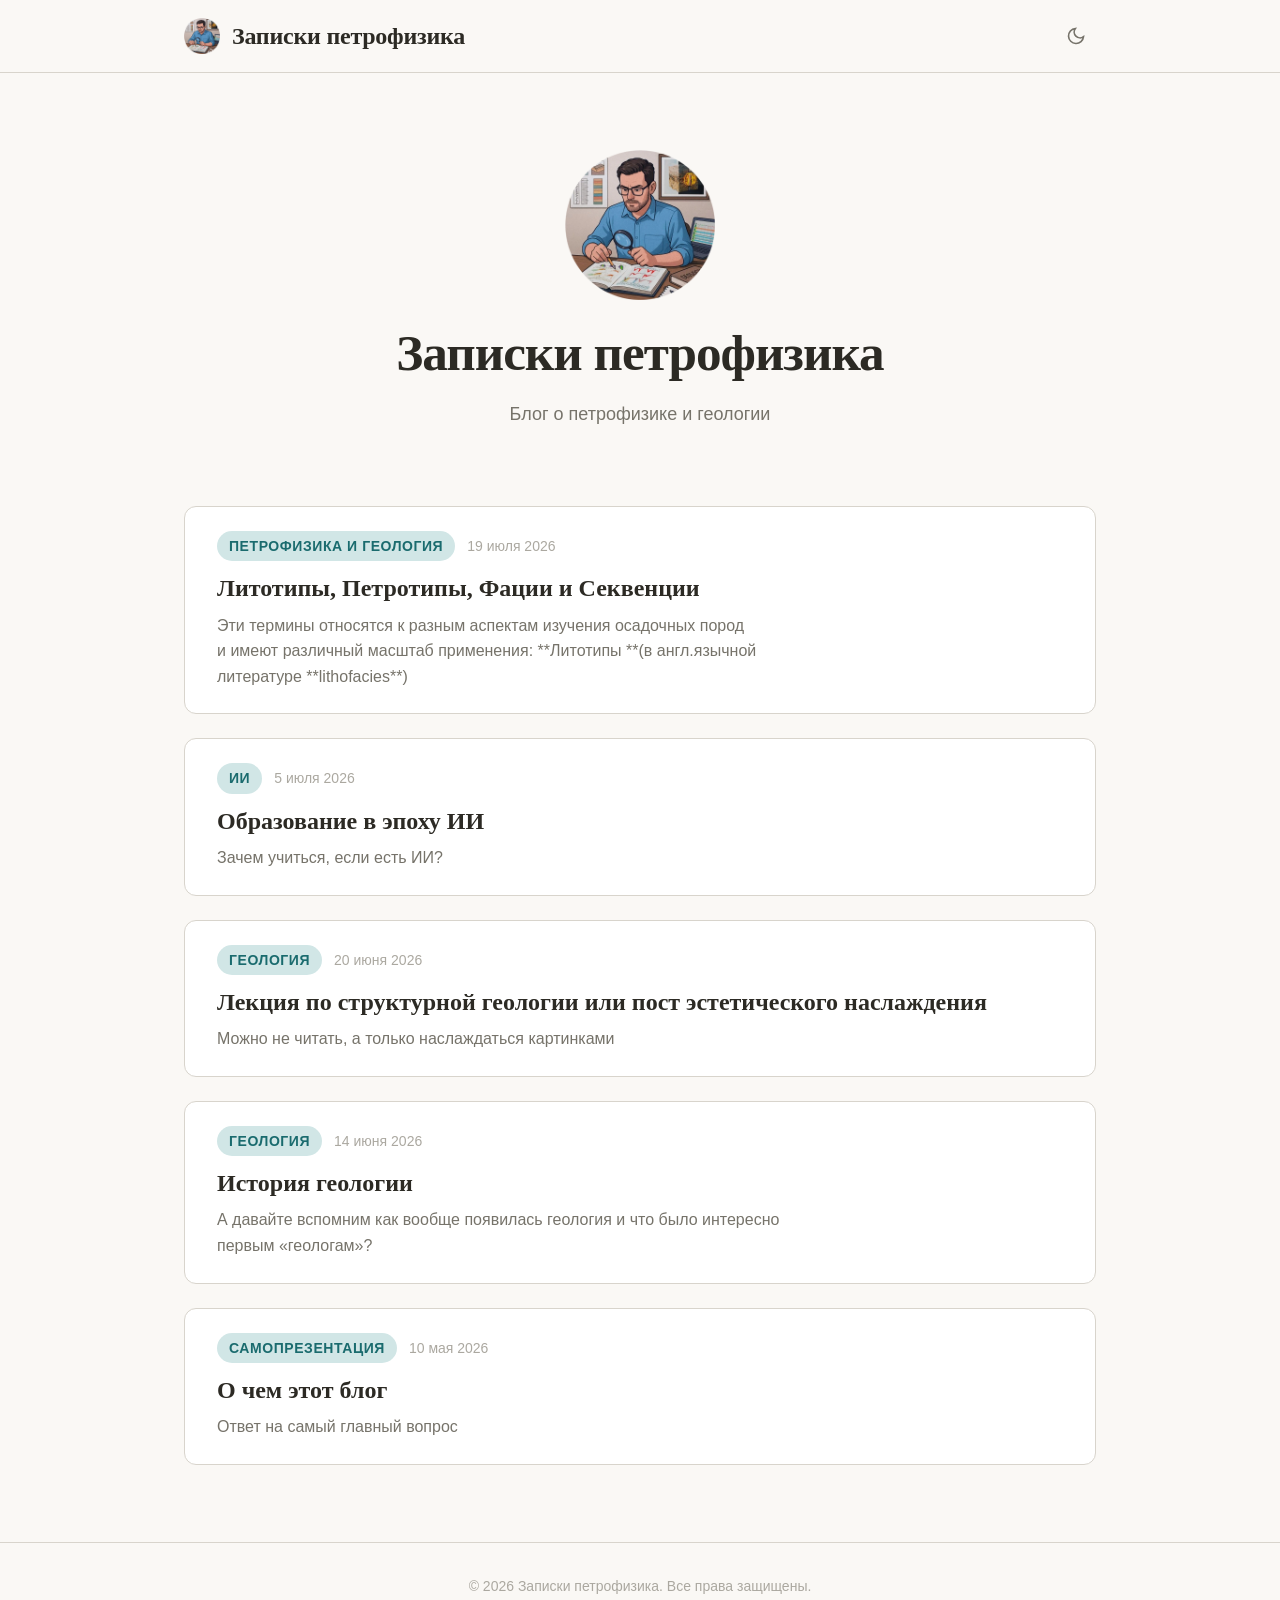
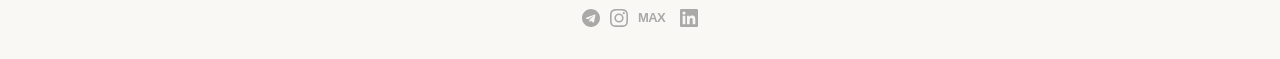
==== index.html @ 1ae7ca64 "Update index.html" ====
<!DOCTYPE html>
<html lang="ru">
<head>

<meta name="generator" content="Perplexity Computer">
<meta name="author" content="Perplexity Computer">
<meta property="og:see_also" content="https://www.perplexity.ai/computer">
<link rel="author" href="https://www.perplexity.ai/computer">

<meta charset="UTF-8">
<meta name="viewport" content="width=device-width, initial-scale=1.0">
<title>Записки петрофизика — Блог о петрофизике и геологии</title>
<meta name="description" content="Блог о петрофизике и геологии">
<meta property="og:title" content="Записки петрофизика">
<meta property="og:description" content="Блог о петрофизике и геологии">

<!-- Fonts -->
<link href="https://api.fontshare.com/v2/css?f[]=zodiak@400,500,600,700&f[]=satoshi@300,400,500,600,700&display=swap" rel="stylesheet">
<link rel="preconnect" href="https://fonts.googleapis.com">
<link rel="preconnect" href="https://fonts.gstatic.com" crossorigin>
<link href="https://fonts.googleapis.com/css2?family=JetBrains+Mono:wght@400;500&display=swap" rel="stylesheet">

<link rel="stylesheet" href="./base.css">
<link rel="stylesheet" href="./style.css">
     
<!-- Yandex.Metrika counter -->
<script type="text/javascript">
    (function(m,e,t,r,i,k,a){
        m[i]=m[i]||function(){(m[i].a=m[i].a||[]).push(arguments)};
        m[i].l=1*new Date();
        for (var j = 0; j < document.scripts.length; j++) {if (document.scripts[j].src === r) { return; }}
        k=e.createElement(t),a=e.getElementsByTagName(t)[0],k.async=1,k.src=r,a.parentNode.insertBefore(k,a)
    })(window, document,'script','https://mc.yandex.ru/metrika/tag.js?id=108260785', 'ym');

    ym(108260785, 'init', {ssr:true, webvisor:true, clickmap:true, ecommerce:"dataLayer", referrer: document.referrer, url: location.href, accurateTrackBounce:true, trackLinks:true});
</script>
<noscript><div><img src="https://mc.yandex.ru/watch/108260785" style="position:absolute; left:-9999px;" alt="" /></div></noscript>
<!-- /Yandex.Metrika counter -->

</head>
<body>
<div class="site-wrapper">

  <!-- HEADER -->
  <header class="site-header">
    <div class="header-inner">
      <a href="./index.html" class="site-logo">
        <!-- Geological strata SVG logo -->
          <img src="./content/images/avatar-round.png"
           width="36"
           height="36"
           alt="Записки петрофизика логотип"
         />
        <span class="site-logo-text">Записки петрофизика</span>
      </a>
      <nav class="header-nav">
        <button class="theme-toggle" data-theme-toggle aria-label="Переключить тему">
          <svg width="20" height="20" viewBox="0 0 24 24" fill="none" stroke="currentColor" stroke-width="2"><path d="M21 12.79A9 9 0 1 1 11.21 3 7 7 0 0 0 21 12.79z"/></svg>
        </button>
      </nav>
    </div>
  </header>

  <main>
    <!-- HERO -->
    <section class="hero">
      <div class="container">
        <div class="hero-logo">
          <img src="./content/images/avatar-round.png"
           width="150"
           height="150"
           alt="Записки петрофизика логотип"
         />
        </div>
        <h1>Записки петрофизика</h1>
        <p class="hero-description">Блог о петрофизике и геологии</p>
      </div>
    </section>

    <!-- ARTICLES — dynamically loaded from CMS -->
    <section class="articles-section">
      <div class="container container--wide">
        <div class="articles-grid" id="articlesGrid">
          <!-- Loading state -->
          <div class="loading-state" id="loadingState">
            <p style="color:var(--color-text-muted);text-align:center;padding:var(--space-8) 0;">Загрузка статей...</p>
          </div>
        </div>
      </div>
    </section>
  </main>

  <!-- FOOTER -->
  <footer class="site-footer">
    <div class="footer-inner">
      <p>&copy; 2026 Записки петрофизика. Все права защищены.</p>
     <div style="display:flex; gap:10px; align-items:center;">
       <a href="https://t.me/petro_notes/" target="_blank" rel="noopener noreferrer" title="Telegram" style="color:#888; display:flex; opacity:0.7; transition:opacity 0.2s;" onmouseover="this.style.opacity='1'" onmouseout="this.style.opacity='0.7'">
         <svg width="18" height="18" viewBox="0 0 24 24" fill="currentColor">
           <path d="M12 0C5.373 0 0 5.373 0 12s5.373 12 12 12 12-5.373 12-12S18.627 0 12 0zm5.894 8.221-1.97 9.28c-.145.658-.537.818-1.084.508l-3-2.21-1.447 1.394c-.16.16-.295.295-.605.295l.213-3.053 5.56-5.023c.242-.213-.054-.333-.373-.12L8.32 13.617l-2.96-.924c-.643-.204-.657-.643.136-.953l11.57-4.461c.537-.194 1.006.131.828.942z"/>
         </svg>
       </a>
       <a href="https://www.instagram.com/petro_notes?igsh=MWZzaDN2NDY3bWJueg==" target="_blank" rel="noopener noreferrer" title="Instagram" style="color:#888; display:flex; opacity:0.7; transition:opacity 0.2s;" onmouseover="this.style.opacity='1'" onmouseout="this.style.opacity='0.7'">
         <svg width="18" height="18" viewBox="0 0 24 24" fill="currentColor">
           <path d="M12 2.163c3.204 0 3.584.012 4.85.07 3.252.148 4.771 1.691 4.919 4.919.058 1.265.069 1.645.069 4.849 0 3.205-.012 3.584-.069 4.849-.149 3.225-1.664 4.771-4.919 4.919-1.266.058-1.644.07-4.85.07-3.204 0-3.584-.012-4.849-.07-3.26-.149-4.771-1.699-4.919-4.92-.058-1.265-.07-1.644-.07-4.849 0-3.204.013-3.583.07-4.849.149-3.227 1.664-4.771 4.919-4.919 1.266-.057 1.645-.069 4.849-.069zM12 0C8.741 0 8.333.014 7.053.072 2.695.272.273 2.69.073 7.052.014 8.333 0 8.741 0 12c0 3.259.014 3.668.072 4.948.2 4.358 2.618 6.78 6.98 6.98C8.333 23.986 8.741 24 12 24c3.259 0 3.668-.014 4.948-.072 4.354-.2 6.782-2.618 6.979-6.98.059-1.28.073-1.689.073-4.948 0-3.259-.014-3.667-.072-4.947-.196-4.354-2.617-6.78-6.979-6.98C15.668.014 15.259 0 12 0zm0 5.838a6.162 6.162 0 1 0 0 12.324 6.162 6.162 0 0 0 0-12.324zM12 16a4 4 0 1 1 0-8 4 4 0 0 1 0 8zm6.406-11.845a1.44 1.44 0 1 0 0 2.881 1.44 1.44 0 0 0 0-2.881z"/>
         </svg>
       </a>
       <a href="https://max.ru/join/KPdUy5JVFTpdkRpOAghJ0sg_9vP7pAJN-DK0LjhiB6M" target="_blank" rel="noopener noreferrer" title="Max" style="color:#888; display:flex; opacity:0.7; transition:opacity 0.2s;" onmouseover="this.style.opacity='1'" onmouseout="this.style.opacity='0.7'">
         <svg width="32" height="18" viewBox="0 0 54 24" fill="currentColor">
           <text x="0" y="19" font-family="Arial Black, sans-serif" font-size="22" font-weight="900" letter-spacing="-1">MAX</text>
         </svg>
       </a>
       <a href="https://www.linkedin.com/in/avakinshin" target="_blank" rel="noopener noreferrer" title="LinkedIn" style="color:#888; display:flex; opacity:0.7; transition:opacity 0.2s;" onmouseover="this.style.opacity='1'" onmouseout="this.style.opacity='0.7'">
         <svg width="18" height="18" viewBox="0 0 24 24" fill="currentColor">
           <path d="M20.447 20.452h-3.554v-5.569c0-1.328-.027-3.037-1.852-3.037-1.853 0-2.136 1.445-2.136 2.939v5.667H9.351V9h3.414v1.561h.046c.477-.9 1.637-1.85 3.37-1.85 3.601 0 4.267 2.37 4.267 5.455v6.286zM5.337 7.433a2.062 2.062 0 0 1-2.063-2.065 2.064 2.064 0 1 1 2.063 2.065zm1.782 13.019H3.555V9h3.564v11.452zM22.225 0H1.771C.792 0 0 .774 0 1.729v20.542C0 23.227.792 24 1.771 24h20.451C23.2 24 24 23.227 24 22.271V1.729C24 .774 23.2 0 22.222 0h.003z"/>
         </svg>
       </a>
     </div>
    </div>
  </footer>

</div>

<script src="./cms.js"></script>
<script src="./app.js"></script>
<script>
  // Load articles from CMS manifest
  CMS.loadManifest(function (err, posts) {
    var grid = document.getElementById('articlesGrid');
    if (err) {
      grid.innerHTML = '<p style="color:var(--color-text-muted);text-align:center;padding:var(--space-8) 0;">Не удалось загрузить статьи.</p>';
      return;
    }
    CMS.renderArticleCards(posts, grid);
  });
</script>
<script data-pplx-inline-edit>
(function(){
  if(window===window.top)return;
  function inlineAll(orig,clone){
    if(orig.nodeType!==1)return;
    try{
      var cs=getComputedStyle(orig);
      var t='';
      for(var i=0;i<cs.length;i++){t+=cs[i]+':'+cs.getPropertyValue(cs[i])+';';}
      clone.style.cssText=t;
    }catch(e){}
    var oc=orig.children,cc=clone.children;
    for(var j=0;j<oc.length&&j<cc.length;j++){inlineAll(oc[j],cc[j]);}
  }
  function stripExternal(clone){
    var imgs=clone.querySelectorAll('img');
    for(var i=0;i<imgs.length;i++){
      var s=imgs[i].getAttribute('src');
      if(s&&!s.startsWith('data:'))imgs[i].removeAttribute('src');
    }
    var all=clone.querySelectorAll('*');
    for(var i=0;i<all.length;i++){
      var st=all[i].style.cssText;
      if(st&&st.indexOf('url(')>=0){
        all[i].style.cssText=st.replace(/url\(["']?(?!data:)[^)"']*["']?\)/gi,'none');
      }
    }
  }
  var scrollRaf=0;
  function emitScroll(){
    scrollRaf=0;
    var x=window.scrollX||window.pageXOffset||0;
    var y=window.scrollY||window.pageYOffset||0;
    window.parent.postMessage({type:'INLINE_EDIT_SCROLL',scrollX:x,scrollY:y},'*');
  }
  window.addEventListener('scroll',function(){
    if(scrollRaf)return;
    scrollRaf=requestAnimationFrame(emitScroll);
  },{passive:true,capture:true});
  emitScroll();
  window.addEventListener('message',function(e){
    if(!e.data||e.data.type!=='INLINE_EDIT_CAPTURE_REQUEST')return;
    var scrollX=window.scrollX||window.pageXOffset||0;
    var scrollY=window.scrollY||window.pageYOffset||0;
    var w=window.innerWidth,h=window.innerHeight;
    try{
      var clone=document.documentElement.cloneNode(true);
      var rm=clone.querySelectorAll('script,link[rel="stylesheet"],style');
      for(var i=0;i<rm.length;i++){rm[i].remove();}
      inlineAll(document.documentElement,clone);
      stripExternal(clone);
      var html=new XMLSerializer().serializeToString(clone);
      var svg='<svg xmlns="http://www.w3.org/2000/svg" width="'+w+'" height="'+h+'">'
        +'<foreignObject width="100%" height="100%">'
        +'<div xmlns="http://www.w3.org/1999/xhtml" style="width:'+w+'px;height:'+h+'px;overflow:hidden">'
        +'<div style="transform:translate(-'+scrollX+'px,-'+scrollY+'px);transform-origin:top left">'
        +html+'</div></div></foreignObject></svg>';
      var svgUrl='data:image/svg+xml;charset=utf-8,'+encodeURIComponent(svg);
      var img=new Image();
      img.onload=function(){
        var c=document.createElement('canvas');c.width=w;c.height=h;
        c.getContext('2d').drawImage(img,0,0);
        window.parent.postMessage({type:'INLINE_EDIT_SCREENSHOT_RESULT',dataUrl:c.toDataURL('image/png'),scrollX:scrollX,scrollY:scrollY},'*');
      };
      img.onerror=function(){
        window.parent.postMessage({type:'INLINE_EDIT_SCREENSHOT_RESULT',dataUrl:null,scrollX:scrollX,scrollY:scrollY},'*');
      };
      img.src=svgUrl;
    }catch(err){
      window.parent.postMessage({type:'INLINE_EDIT_SCREENSHOT_RESULT',dataUrl:null,scrollX:scrollX,scrollY:scrollY},'*');
    }
  });
})();
</script></body>
</html>
---- base.css ----
/* base.css — Reset + Design Tokens for Записки петрофизика */

*, *::before, *::after { box-sizing: border-box; margin: 0; padding: 0; }

html {
  -moz-text-size-adjust: none;
  -webkit-text-size-adjust: none;
  text-size-adjust: none;
  -webkit-font-smoothing: antialiased;
  -moz-osx-font-smoothing: grayscale;
  text-rendering: optimizeLegibility;
  scroll-behavior: smooth;
  hanging-punctuation: first last;
  scroll-padding-top: var(--space-16);
}

body {
  min-height: 100dvh;
  line-height: 1.6;
  font-family: var(--font-body, sans-serif);
  font-size: var(--text-base);
  color: var(--color-text);
  background-color: var(--color-bg);
}

img, picture, video, canvas, svg { display: block; max-width: 100%; height: auto; }
ul[role="list"], ol[role="list"] { list-style: none; }
input, button, textarea, select { font: inherit; color: inherit; }

h1, h2, h3, h4, h5, h6 { text-wrap: balance; line-height: 1.15; }
p, li, figcaption { text-wrap: pretty; max-width: 72ch; }

::selection {
  background: oklch(from var(--color-primary) l c h / 0.25);
  color: var(--color-text);
}

:focus-visible {
  outline: 2px solid var(--color-primary);
  outline-offset: 3px;
  border-radius: var(--radius-sm);
}

@media (prefers-reduced-motion: reduce) {
  *, *::before, *::after {
    animation-duration: 0.01ms !important;
    animation-iteration-count: 1 !important;
    transition-duration: 0.01ms !important;
    scroll-behavior: auto !important;
  }
}

button { cursor: pointer; background: none; border: none; }
table { border-collapse: collapse; width: 100%; }

a, button, [role="button"], [role="link"], input, textarea, select {
  transition: color var(--transition-interactive),
              background var(--transition-interactive),
              border-color var(--transition-interactive),
              box-shadow var(--transition-interactive);
}

.sr-only {
  position: absolute; width: 1px; height: 1px; padding: 0; margin: -1px;
  overflow: hidden; clip: rect(0, 0, 0, 0); white-space: nowrap; border-width: 0;
}

/* ========== TYPE SCALE ========== */
:root {
  --text-xs:   clamp(0.75rem,  0.7rem  + 0.25vw, 0.875rem);
  --text-sm:   clamp(0.875rem, 0.8rem  + 0.35vw, 1rem);
  --text-base: clamp(1rem,     0.95rem + 0.25vw, 1.125rem);
  --text-lg:   clamp(1.125rem, 1rem    + 0.75vw, 1.5rem);
  --text-xl:   clamp(1.5rem,   1.2rem  + 1.25vw, 2.25rem);
  --text-2xl:  clamp(2rem,     1.2rem  + 2.5vw,  3.5rem);
  --text-3xl:  clamp(2.5rem,   1rem    + 4vw,    5rem);
}

/* ========== SPACING ========== */
:root {
  --space-1:  0.25rem;
  --space-2:  0.5rem;
  --space-3:  0.75rem;
  --space-4:  1rem;
  --space-5:  1.25rem;
  --space-6:  1.5rem;
  --space-8:  2rem;
  --space-10: 2.5rem;
  --space-12: 3rem;
  --space-16: 4rem;
  --space-20: 5rem;
  --space-24: 6rem;
  --space-32: 8rem;
}

/* ========== RADIUS / TRANSITIONS / SHADOWS ========== */
:root {
  --radius-sm: 0.375rem;
  --radius-md: 0.5rem;
  --radius-lg: 0.75rem;
  --radius-xl: 1rem;
  --radius-full: 9999px;
  --transition-interactive: 180ms cubic-bezier(0.16, 1, 0.3, 1);
  --content-narrow: 720px;
  --content-default: 960px;
  --content-wide: 1200px;
}

/* ========== GEOLOGICAL PALETTE — LIGHT MODE ========== */
:root, [data-theme="light"] {
  --color-bg:             #faf8f5;
  --color-surface:        #ffffff;
  --color-surface-2:      #f5f2ed;
  --color-surface-offset: #eeebe5;
  --color-surface-dynamic: #e3dfd8;
  --color-divider:        #d8d4cc;
  --color-border:         #ccc8bf;

  --color-text:           #2c2a24;
  --color-text-muted:     #76736a;
  --color-text-faint:     #aba8a0;
  --color-text-inverse:   #faf8f5;

  /* Deep teal — geological water/depth */
  --color-primary:        #1a6b6e;
  --color-primary-hover:  #0e5255;
  --color-primary-active: #0a3c3e;
  --color-primary-highlight: #d1e6e6;

  /* Warm earth accent */
  --color-accent:         #9b6b3d;
  --color-accent-hover:   #7d5530;
  --color-accent-highlight: #ece0d3;

  /* Tags */
  --color-tag-bg:         #e8e4dc;
  --color-tag-text:       #5a574f;

  --shadow-sm: 0 1px 2px rgba(44, 42, 36, 0.06);
  --shadow-md: 0 4px 12px rgba(44, 42, 36, 0.08);
  --shadow-lg: 0 12px 32px rgba(44, 42, 36, 0.12);
}

/* ========== GEOLOGICAL PALETTE — DARK MODE ========== */
[data-theme="dark"] {
  --color-bg:             #1a1917;
  --color-surface:        #222120;
  --color-surface-2:      #2a2928;
  --color-surface-offset: #1e1d1c;
  --color-surface-dynamic: #333230;
  --color-divider:        #3a3937;
  --color-border:         #454442;

  --color-text:           #d8d5cf;
  --color-text-muted:     #8a877f;
  --color-text-faint:     #5e5c56;
  --color-text-inverse:   #1a1917;

  --color-primary:        #5aafb2;
  --color-primary-hover:  #3b9497;
  --color-primary-active: #2b7a7d;
  --color-primary-highlight: #2a3c3c;

  --color-accent:         #c49460;
  --color-accent-hover:   #d4a874;
  --color-accent-highlight: #3a3128;

  --color-tag-bg:         #333230;
  --color-tag-text:       #aba8a0;

  --shadow-sm: 0 1px 2px rgba(0, 0, 0, 0.2);
  --shadow-md: 0 4px 12px rgba(0, 0, 0, 0.3);
  --shadow-lg: 0 12px 32px rgba(0, 0, 0, 0.4);
}

/* System preference fallback */
@media (prefers-color-scheme: dark) {
  :root:not([data-theme]) {
    --color-bg:             #1a1917;
    --color-surface:        #222120;
    --color-surface-2:      #2a2928;
    --color-surface-offset: #1e1d1c;
    --color-surface-dynamic: #333230;
    --color-divider:        #3a3937;
    --color-border:         #454442;
    --color-text:           #d8d5cf;
    --color-text-muted:     #8a877f;
    --color-text-faint:     #5e5c56;
    --color-text-inverse:   #1a1917;
    --color-primary:        #5aafb2;
    --color-primary-hover:  #3b9497;
    --color-primary-active: #2b7a7d;
    --color-primary-highlight: #2a3c3c;
    --color-accent:         #c49460;
    --color-accent-hover:   #d4a874;
    --color-accent-highlight: #3a3128;
    --color-tag-bg:         #333230;
    --color-tag-text:       #aba8a0;
    --shadow-sm: 0 1px 2px rgba(0, 0, 0, 0.2);
    --shadow-md: 0 4px 12px rgba(0, 0, 0, 0.3);
    --shadow-lg: 0 12px 32px rgba(0, 0, 0, 0.4);
  }
}
---- style.css ----
/* style.css — Component styles for Записки петрофизика */

/* ========== FONTS ========== */
:root {
  --font-display: 'Zodiak', 'Georgia', serif;
  --font-body: 'Satoshi', 'Inter', sans-serif;
  --font-mono: 'JetBrains Mono', 'Consolas', monospace;
}

/* ========== GLOBAL LAYOUT ========== */
.site-wrapper {
  display: flex;
  flex-direction: column;
  min-height: 100dvh;
}

.container {
  width: 100%;
  max-width: var(--content-narrow);
  margin-inline: auto;
  padding-inline: var(--space-6);
}

.container--wide {
  max-width: var(--content-default);
}

/* ========== HEADER ========== */
.site-header {
  position: sticky;
  top: 0;
  z-index: 50;
  background: oklch(from var(--color-bg) l c h / 0.92);
  backdrop-filter: blur(12px);
  -webkit-backdrop-filter: blur(12px);
  border-bottom: 1px solid var(--color-divider);
  padding: var(--space-4) 0;
}

.header-inner {
  display: flex;
  align-items: center;
  justify-content: space-between;
  max-width: var(--content-default);
  margin-inline: auto;
  padding-inline: var(--space-6);
}

.site-logo {
  display: flex;
  align-items: center;
  gap: var(--space-3);
  text-decoration: none;
  color: var(--color-text);
}

.site-logo svg {
  flex-shrink: 0;
}

.site-logo-text {
  font-family: var(--font-display);
  font-size: var(--text-lg);
  font-weight: 600;
  letter-spacing: -0.01em;
  line-height: 1.2;
}

.header-nav {
  display: flex;
  align-items: center;
  gap: var(--space-4);
}

.header-nav a {
  font-size: var(--text-sm);
  color: var(--color-text-muted);
  text-decoration: none;
  font-weight: 500;
}

.header-nav a:hover {
  color: var(--color-primary);
}

.theme-toggle {
  display: flex;
  align-items: center;
  justify-content: center;
  width: 40px;
  height: 40px;
  border-radius: var(--radius-full);
  color: var(--color-text-muted);
  background: transparent;
}

.theme-toggle:hover {
  background: var(--color-surface-2);
  color: var(--color-text);
}

/* ========== HERO / INDEX ========== */
.hero {
  padding: clamp(var(--space-12), 6vw, var(--space-20)) 0;
  text-align: center;
}

.hero-logo {
  display: flex;
  justify-content: center;
  margin-bottom: var(--space-6);
}

.hero h1 {
  font-family: var(--font-display);
  font-size: var(--text-2xl);
  font-weight: 700;
  color: var(--color-text);
  margin-bottom: var(--space-4);
  letter-spacing: -0.02em;
}

.hero-description {
  font-size: var(--text-base);
  color: var(--color-text-muted);
  max-width: 540px;
  margin-inline: auto;
  line-height: 1.7;
}

/* ========== ARTICLE CARDS ========== */
.articles-section {
  padding-bottom: clamp(var(--space-12), 6vw, var(--space-24));
}

.articles-section h2 {
  font-family: var(--font-display);
  font-size: var(--text-xl);
  font-weight: 600;
  margin-bottom: var(--space-8);
  color: var(--color-text);
}

.articles-grid {
  display: flex;
  flex-direction: column;
  gap: var(--space-6);
}

.article-card {
  display: block;
  background: var(--color-surface);
  border: 1px solid var(--color-divider);
  border-radius: var(--radius-lg);
  padding: var(--space-6) var(--space-8);
  text-decoration: none;
  color: var(--color-text);
  transition: box-shadow var(--transition-interactive),
              border-color var(--transition-interactive),
              transform var(--transition-interactive);
}

.article-card:hover {
  box-shadow: var(--shadow-md);
  border-color: var(--color-border);
  transform: translateY(-2px);
}

.article-card-meta {
  display: flex;
  align-items: center;
  gap: var(--space-3);
  margin-bottom: var(--space-3);
}

.article-card-tag {
  display: inline-block;
  font-size: var(--text-xs);
  font-weight: 600;
  color: var(--color-primary);
  background: var(--color-primary-highlight);
  padding: var(--space-1) var(--space-3);
  border-radius: var(--radius-full);
  text-transform: uppercase;
  letter-spacing: 0.04em;
}

.article-card-date {
  font-size: var(--text-xs);
  color: var(--color-text-faint);
}

.article-card h3 {
  font-family: var(--font-display);
  font-size: var(--text-lg);
  font-weight: 600;
  margin-bottom: var(--space-2);
  line-height: 1.3;
  color: var(--color-text);
}

.article-card p {
  font-size: var(--text-sm);
  color: var(--color-text-muted);
  line-height: 1.6;
}

/* ========== ARTICLE PAGE ========== */
.article-header {
  padding: clamp(var(--space-8), 5vw, var(--space-16)) 0 var(--space-8);
}

.article-author {
  display: flex;
  align-items: center;
  gap: var(--space-3);
  margin-bottom: var(--space-6);
}

.article-avatar {
  width: 44px;
  height: 44px;
  border-radius: var(--radius-full);
  background: linear-gradient(135deg, var(--color-primary), var(--color-accent));
  display: flex;
  align-items: center;
  justify-content: center;
  flex-shrink: 0;
  overflow: hidden;
}

.article-avatar svg {
  width: 24px;
  height: 24px;
  color: white;
}

.article-author-info {
  display: flex;
  flex-direction: column;
}

.article-author-name {
  font-weight: 600;
  font-size: var(--text-sm);
  color: var(--color-text);
}

.article-author-detail {
  font-size: var(--text-xs);
  color: var(--color-text-muted);
}

.article-category {
  display: inline-block;
  font-size: var(--text-xs);
  font-weight: 600;
  color: var(--color-primary);
  background: var(--color-primary-highlight);
  padding: var(--space-1) var(--space-3);
  border-radius: var(--radius-full);
  text-transform: uppercase;
  letter-spacing: 0.04em;
  margin-bottom: var(--space-4);
}

.article-title {
  font-family: var(--font-display);
  font-size: var(--text-2xl);
  font-weight: 700;
  color: var(--color-text);
  letter-spacing: -0.02em;
  line-height: 1.12;
  margin-bottom: var(--space-4);
}

.article-date {
  font-size: var(--text-xs);
  color: var(--color-text-faint);
}

/* ========== ARTICLE BODY ========== */
.article-body {
  padding-bottom: var(--space-12);
}

.article-body p {
  font-size: var(--text-base);
  line-height: 1.75;
  color: var(--color-text);
  margin-bottom: var(--space-5);
}

.article-body h2 {
  font-family: var(--font-display);
  font-size: var(--text-xl);
  font-weight: 600;
  color: var(--color-text);
  margin-top: var(--space-10);
  margin-bottom: var(--space-5);
  letter-spacing: -0.01em;
}

.article-body h3 {
  font-family: var(--font-display);
  font-size: var(--text-lg);
  font-weight: 600;
  color: var(--color-text);
  margin-top: var(--space-8);
  margin-bottom: var(--space-4);
}

.article-body strong {
  font-weight: 700;
  color: var(--color-text);
}

.article-body em {
  font-style: italic;
}

.article-body a {
  color: var(--color-primary);
  text-decoration: underline;
  text-underline-offset: 3px;
  text-decoration-thickness: 1px;
}

.article-body a:hover {
  color: var(--color-primary-hover);
}

.article-body ul,
.article-body ol {
  margin-bottom: var(--space-5);
  padding-left: var(--space-6);
}

.article-body ul {
  list-style: disc;
}

.article-body ol {
  list-style: decimal;
}

.article-body li {
  font-size: var(--text-base);
  line-height: 1.75;
  margin-bottom: var(--space-2);
  color: var(--color-text);
}

.article-body li::marker {
  color: var(--color-primary);
}

.article-body blockquote {
  border-left: 3px solid var(--color-primary);
  padding: var(--space-4) var(--space-6);
  margin: var(--space-6) 0;
  background: var(--color-surface-2);
  border-radius: 0 var(--radius-md) var(--radius-md) 0;
}

.article-body blockquote p {
  color: var(--color-text-muted);
  font-size: var(--text-sm);
  margin-bottom: var(--space-2);
}

.article-body blockquote p:last-child {
  margin-bottom: 0;
}

.article-body code {
  font-family: var(--font-mono);
  font-size: 0.88em;
  background: var(--color-surface-2);
  border: 1px solid var(--color-divider);
  padding: 0.15em 0.4em;
  border-radius: var(--radius-sm);
  color: var(--color-accent);
  word-break: break-word;
}

.article-body pre {
  background: var(--color-surface-2);
  border: 1px solid var(--color-divider);
  border-radius: var(--radius-md);
  padding: var(--space-4) var(--space-5);
  margin: var(--space-5) 0;
  overflow-x: auto;
}

.article-body pre code {
  background: none;
  border: none;
  padding: 0;
  color: var(--color-text);
  font-size: var(--text-sm);
  line-height: 1.6;
}

.article-body img {
  display: block;
  max-width: 100%;
  height: auto;
  border-radius: var(--radius-md);
  border: 1px solid var(--color-divider);
}

.article-body table {
  margin: var(--space-6) 0;
  border: 1px solid var(--color-divider);
  border-radius: var(--radius-md);
  overflow: hidden;
  font-size: var(--text-sm);
}

.article-body th,
.article-body td {
  padding: var(--space-3) var(--space-4);
  text-align: left;
  border-bottom: 1px solid var(--color-divider);
}

.article-body th {
  background: var(--color-surface-2);
  font-weight: 600;
  color: var(--color-text);
}

.article-body td {
  color: var(--color-text-muted);
}

.article-body figure,
.article-body .article-figure {
  margin: var(--space-8) 0;
  padding: 0;
}

.article-body .article-figure img {
  margin: 0;
}

.article-body figcaption {
  font-family: var(--font-body);
  font-size: var(--text-xs);
  color: var(--color-text-faint);
  text-align: center;
  margin-top: var(--space-3);
  line-height: 1.5;
  font-style: italic;
}

/* Dark mode: soften bright images */
[data-theme="dark"] .article-body img {
  border-color: var(--color-border);
  box-shadow: 0 2px 16px rgba(0, 0, 0, 0.3);
}

/* Wide image: breaks out of content column */
.article-body .article-figure--wide {
  margin-left: calc(-1 * var(--space-8));
  margin-right: calc(-1 * var(--space-8));
}

.article-body .article-figure--wide img {
  width: 100%;
  border-radius: var(--radius-lg);
}

/* Numbered steps */
.article-body .steps {
  counter-reset: step;
  list-style: none;
  padding-left: 0;
}

.article-body .steps li {
  counter-increment: step;
  padding-left: var(--space-8);
  position: relative;
  margin-bottom: var(--space-3);
}

.article-body .steps li::before {
  content: counter(step) ".";
  position: absolute;
  left: 0;
  font-weight: 700;
  color: var(--color-primary);
  font-family: var(--font-display);
}

/* ========== REFERENCES ========== */
.references {
  border-top: 1px solid var(--color-divider);
  padding-top: var(--space-8);
  margin-top: var(--space-8);
}

.references h2 {
  font-family: var(--font-display);
  font-size: var(--text-lg);
  font-weight: 600;
  margin-bottom: var(--space-5);
  color: var(--color-text);
}

.references ol {
  padding-left: var(--space-5);
  list-style: decimal;
}

.references li {
  font-size: var(--text-sm);
  color: var(--color-text-muted);
  line-height: 1.6;
  margin-bottom: var(--space-3);
}

.references a {
  color: var(--color-primary);
  word-break: break-all;
}

/* ========== BACK LINK ========== */
.back-link {
  display: inline-flex;
  align-items: center;
  gap: var(--space-2);
  font-size: var(--text-sm);
  color: var(--color-text-muted);
  text-decoration: none;
  font-weight: 500;
  margin-bottom: var(--space-6);
}

.back-link:hover {
  color: var(--color-primary);
}

.back-link svg {
  width: 16px;
  height: 16px;
}

/* ========== RELATED ARTICLES ========== */
.related-articles {
  border-top: 1px solid var(--color-divider);
  padding-top: var(--space-8);
  margin-top: var(--space-12);
  padding-bottom: var(--space-12);
}

.related-articles h2 {
  font-family: var(--font-display);
  font-size: var(--text-lg);
  font-weight: 600;
  margin-bottom: var(--space-6);
  color: var(--color-text);
}

.related-grid {
  display: grid;
  grid-template-columns: repeat(auto-fit, minmax(260px, 1fr));
  gap: var(--space-4);
}

.related-card {
  display: block;
  padding: var(--space-5);
  background: var(--color-surface);
  border: 1px solid var(--color-divider);
  border-radius: var(--radius-md);
  text-decoration: none;
  color: var(--color-text);
  transition: box-shadow var(--transition-interactive),
              border-color var(--transition-interactive);
}

.related-card:hover {
  box-shadow: var(--shadow-sm);
  border-color: var(--color-border);
}

.related-card-tag {
  font-size: var(--text-xs);
  color: var(--color-primary);
  font-weight: 600;
  text-transform: uppercase;
  letter-spacing: 0.04em;
  margin-bottom: var(--space-2);
}

.related-card h3 {
  font-family: var(--font-display);
  font-size: var(--text-base);
  font-weight: 600;
  line-height: 1.3;
}

/* ========== FOOTER ========== */
.site-footer {
  border-top: 1px solid var(--color-divider);
  padding: var(--space-8) 0;
  margin-top: auto;
}

.footer-inner {
  max-width: var(--content-default);
  margin-inline: auto;
  padding-inline: var(--space-6);
  display: flex;
  flex-direction: column;
  align-items: center;
  gap: var(--space-3);
  text-align: center;
}

.footer-inner p {
  font-size: var(--text-xs);
  color: var(--color-text-faint);
}

.footer-inner a {
  color: var(--color-text-muted);
  text-decoration: none;
  font-size: var(--text-xs);
}

.footer-inner a:hover {
  color: var(--color-primary);
}

/* ========== EDITOR PAGE ========== */
.editor-layout {
  display: grid;
  grid-template-columns: 1fr 1fr;
  gap: 0;
  height: calc(100dvh - 65px);
  overflow: hidden;
}

.editor-pane {
  display: flex;
  flex-direction: column;
  overflow: hidden;
  border-right: 1px solid var(--color-divider);
}

.preview-pane {
  display: flex;
  flex-direction: column;
  overflow: hidden;
}

.pane-header {
  padding: var(--space-3) var(--space-5);
  border-bottom: 1px solid var(--color-divider);
  background: var(--color-surface-2);
  font-size: var(--text-sm);
  font-weight: 600;
  color: var(--color-text-muted);
  flex-shrink: 0;
  display: flex;
  align-items: center;
  justify-content: space-between;
}

.editor-fields {
  padding: var(--space-4) var(--space-5);
  border-bottom: 1px solid var(--color-divider);
  display: flex;
  flex-direction: column;
  gap: var(--space-3);
  flex-shrink: 0;
}

.editor-field {
  display: flex;
  flex-direction: column;
  gap: var(--space-1);
}

.editor-field label {
  font-size: var(--text-xs);
  font-weight: 600;
  color: var(--color-text-muted);
  text-transform: uppercase;
  letter-spacing: 0.04em;
}

.editor-field input {
  font-size: var(--text-base);
  padding: var(--space-2) var(--space-3);
  background: var(--color-surface);
  border: 1px solid var(--color-divider);
  border-radius: var(--radius-sm);
  color: var(--color-text);
}

.editor-field input:focus {
  outline: none;
  border-color: var(--color-primary);
}

.editor-field input.title-input {
  font-family: var(--font-display);
  font-size: var(--text-lg);
  font-weight: 600;
}

/* Toolbar */
.editor-toolbar {
  display: flex;
  flex-wrap: wrap;
  gap: var(--space-1);
  padding: var(--space-2) var(--space-5);
  border-bottom: 1px solid var(--color-divider);
  background: var(--color-surface);
  flex-shrink: 0;
}

.toolbar-btn {
  display: flex;
  align-items: center;
  justify-content: center;
  width: 36px;
  height: 36px;
  border-radius: var(--radius-sm);
  color: var(--color-text-muted);
  font-size: var(--text-sm);
  font-weight: 700;
  font-family: var(--font-body);
}

.toolbar-btn:hover {
  background: var(--color-surface-2);
  color: var(--color-text);
}

.toolbar-btn.active {
  background: var(--color-primary-highlight);
  color: var(--color-primary);
}

.toolbar-separator {
  width: 1px;
  height: 24px;
  background: var(--color-divider);
  align-self: center;
  margin: 0 var(--space-1);
}

/* Textarea */
.editor-textarea-wrap {
  flex: 1;
  overflow-y: auto;
  padding: var(--space-4) var(--space-5);
}

.editor-textarea {
  width: 100%;
  min-height: 100%;
  border: none;
  background: transparent;
  resize: none;
  font-family: var(--font-mono);
  font-size: var(--text-sm);
  line-height: 1.7;
  color: var(--color-text);
}

.editor-textarea:focus {
  outline: none;
}

.editor-textarea::placeholder {
  color: var(--color-text-faint);
}

/* Preview area */
.preview-scroll {
  flex: 1;
  overflow-y: auto;
  padding: var(--space-6) var(--space-8);
}

.preview-content {
  max-width: var(--content-narrow);
  margin-inline: auto;
}

.preview-content img {
  display: block;
  max-width: 100%;
  height: auto;
  border-radius: var(--radius-md);
  border: 1px solid var(--color-divider);
}

.preview-content figure,
.preview-content .article-figure {
  margin: var(--space-6) 0;
  padding: 0;
}

.preview-content figcaption {
  font-size: var(--text-xs);
  color: var(--color-text-faint);
  text-align: center;
  margin-top: var(--space-2);
  font-style: italic;
}

/* Action buttons */
.editor-actions {
  display: flex;
  gap: var(--space-2);
}

.btn-primary {
  display: inline-flex;
  align-items: center;
  gap: var(--space-2);
  padding: var(--space-2) var(--space-4);
  background: var(--color-primary);
  color: var(--color-text-inverse);
  border-radius: var(--radius-sm);
  font-size: var(--text-xs);
  font-weight: 600;
  text-decoration: none;
}

.btn-primary:hover {
  background: var(--color-primary-hover);
}

.btn-secondary {
  display: inline-flex;
  align-items: center;
  gap: var(--space-2);
  padding: var(--space-2) var(--space-4);
  background: var(--color-surface-2);
  color: var(--color-text);
  border: 1px solid var(--color-divider);
  border-radius: var(--radius-sm);
  font-size: var(--text-xs);
  font-weight: 600;
  text-decoration: none;
}

.btn-secondary:hover {
  background: var(--color-surface-dynamic);
}

/* HTML Output Modal */
.html-output-overlay {
  display: none;
  position: fixed;
  inset: 0;
  background: rgba(0,0,0,0.5);
  z-index: 100;
  align-items: center;
  justify-content: center;
  padding: var(--space-6);
}

.html-output-overlay.active {
  display: flex;
}

.html-output-modal {
  background: var(--color-surface);
  border-radius: var(--radius-lg);
  border: 1px solid var(--color-divider);
  width: 100%;
  max-width: 720px;
  max-height: 80vh;
  display: flex;
  flex-direction: column;
  box-shadow: var(--shadow-lg);
}

.modal-header {
  display: flex;
  align-items: center;
  justify-content: space-between;
  padding: var(--space-4) var(--space-5);
  border-bottom: 1px solid var(--color-divider);
}

.modal-header h3 {
  font-family: var(--font-display);
  font-size: var(--text-lg);
  font-weight: 600;
}

.modal-close {
  width: 36px;
  height: 36px;
  display: flex;
  align-items: center;
  justify-content: center;
  border-radius: var(--radius-sm);
  color: var(--color-text-muted);
  font-size: 20px;
}

.modal-close:hover {
  background: var(--color-surface-2);
  color: var(--color-text);
}

.modal-body {
  flex: 1;
  overflow-y: auto;
  padding: var(--space-4) var(--space-5);
}

.modal-body textarea {
  width: 100%;
  min-height: 300px;
  border: 1px solid var(--color-divider);
  border-radius: var(--radius-sm);
  background: var(--color-surface-2);
  padding: var(--space-3);
  font-family: var(--font-mono);
  font-size: var(--text-xs);
  line-height: 1.5;
  color: var(--color-text);
  resize: vertical;
}

.modal-footer {
  display: flex;
  gap: var(--space-3);
  padding: var(--space-4) var(--space-5);
  border-top: 1px solid var(--color-divider);
}

/* ========== MOBILE EDITOR ========== */
.mobile-tab-bar {
  display: none;
}

@media (max-width: 768px) {
  .editor-layout {
    grid-template-columns: 1fr;
  }

  .mobile-tab-bar {
    display: flex;
    border-bottom: 1px solid var(--color-divider);
    background: var(--color-surface);
    flex-shrink: 0;
  }

  .mobile-tab {
    flex: 1;
    padding: var(--space-3);
    text-align: center;
    font-size: var(--text-sm);
    font-weight: 600;
    color: var(--color-text-muted);
    border-bottom: 2px solid transparent;
  }

  .mobile-tab.active {
    color: var(--color-primary);
    border-bottom-color: var(--color-primary);
  }

  .editor-pane.hidden,
  .preview-pane.hidden {
    display: none;
  }

  .editor-pane {
    border-right: none;
  }

  .preview-scroll {
    padding: var(--space-4);
  }

  .pane-header {
    display: none;
  }
}

/* ========== RESPONSIVE ========== */
@media (max-width: 768px) {
  .container {
    padding-inline: var(--space-4);
  }

  .header-inner {
    padding-inline: var(--space-4);
  }

  .article-card {
    padding: var(--space-5) var(--space-5);
  }

  .site-logo-text {
    font-size: var(--text-base);
  }

  .hero h1 {
    font-size: var(--text-xl);
  }

  .article-title {
    font-size: var(--text-xl);
  }

  .related-grid {
    grid-template-columns: 1fr;
  }

  .footer-inner {
    padding-inline: var(--space-4);
  }
}

@media (max-width: 480px) {
  .header-nav a:not(.theme-toggle) {
    font-size: var(--text-xs);
  }
}

/* ========== GITHUB INTEGRATION MODALS ========== */
.gh-modal-overlay {
  position: fixed;
  inset: 0;
  background: rgba(0, 0, 0, 0.5);
  display: none;
  align-items: center;
  justify-content: center;
  z-index: 1000;
  padding: var(--space-4);
  animation: fadeIn 0.15s ease-out;
}

.gh-modal-overlay.active {
  display: flex;
}

@keyframes fadeIn {
  from { opacity: 0; }
  to { opacity: 1; }
}

.gh-modal {
  background: var(--color-surface);
  border-radius: var(--radius-lg);
  border: 1px solid var(--color-border);
  max-width: 520px;
  width: 100%;
  max-height: 88vh;
  display: flex;
  flex-direction: column;
  box-shadow: var(--shadow-lg);
  animation: slideUp 0.2s ease-out;
}

@keyframes slideUp {
  from { transform: translateY(12px); opacity: 0; }
  to { transform: translateY(0); opacity: 1; }
}

.gh-settings-body {
  display: flex;
  flex-direction: column;
  gap: var(--space-4);
  overflow-y: auto;
}

.gh-help {
  font-size: var(--text-sm);
  color: var(--color-text-muted);
  line-height: 1.55;
  margin: 0;
}

.gh-help a {
  color: var(--color-primary);
  text-decoration: underline;
  text-decoration-thickness: 1px;
  text-underline-offset: 2px;
}

.gh-status {
  min-height: 1.5em;
  font-size: var(--text-sm);
  padding: var(--space-2) 0;
}

.gh-status.success {
  color: var(--color-primary);
}

.gh-status.error {
  color: #b54a3a;
}

/* ========== ARTICLES LIST ========== */
.articles-list {
  display: flex;
  flex-direction: column;
  gap: var(--space-2);
  max-height: 60vh;
  overflow-y: auto;
}

.articles-list-item {
  display: flex;
  justify-content: space-between;
  align-items: center;
  gap: var(--space-3);
  padding: var(--space-3);
  border: 1px solid var(--color-divider);
  border-radius: var(--radius-md);
  background: var(--color-surface);
  transition: border-color 0.12s, background 0.12s;
}

.articles-list-item:hover {
  border-color: var(--color-primary);
  background: var(--color-surface-2);
}

.articles-list-info {
  flex: 1;
  min-width: 0;
}

.articles-list-title {
  font-weight: 600;
  font-size: var(--text-sm);
  color: var(--color-text);
  margin: 0;
  overflow: hidden;
  text-overflow: ellipsis;
  white-space: nowrap;
}

.articles-list-meta {
  font-size: var(--text-xs);
  color: var(--color-text-faint);
  margin-top: 2px;
}

.articles-list-meta.future-badge {
  color: var(--color-accent);
  font-weight: 600;
}

.articles-list-actions {
  display: flex;
  gap: var(--space-2);
  flex-shrink: 0;
}

.articles-list-actions button {
  padding: var(--space-1) var(--space-3);
  font-size: var(--text-xs);
  border-radius: var(--radius-sm);
  border: 1px solid var(--color-divider);
  background: var(--color-surface);
  color: var(--color-text-muted);
  cursor: pointer;
  transition: color 0.12s, border-color 0.12s;
}

.articles-list-actions button:hover {
  color: var(--color-text);
  border-color: var(--color-border);
}

.articles-list-actions button.danger:hover {
  color: #b54a3a;
  border-color: #b54a3a;
}

/* ========== TOAST ========== */
.toast {
  position: fixed;
  bottom: var(--space-6);
  left: 50%;
  transform: translateX(-50%) translateY(calc(100% + var(--space-6)));
  background: var(--color-text);
  color: var(--color-bg);
  padding: var(--space-3) var(--space-5);
  border-radius: var(--radius-md);
  font-size: var(--text-sm);
  font-weight: 500;
  box-shadow: var(--shadow-md);
  z-index: 2000;
  transition: transform 0.25s ease-out;
  max-width: 420px;
  text-align: center;
}

.toast.visible {
  transform: translateX(-50%) translateY(0);
}

.toast.error {
  background: #b54a3a;
  color: #fff;
}

.toast.success {
  background: var(--color-primary);
  color: #fff;
}

/* Make publish button primary variant more prominent */
.btn-primary {
  background: var(--color-primary);
  color: #fff;
  border-color: var(--color-primary);
}

.btn-primary:hover:not(:disabled) {
  background: var(--color-primary-hover);
}

.btn-primary:disabled,
.btn-secondary:disabled {
  opacity: 0.5;
  cursor: not-allowed;
}
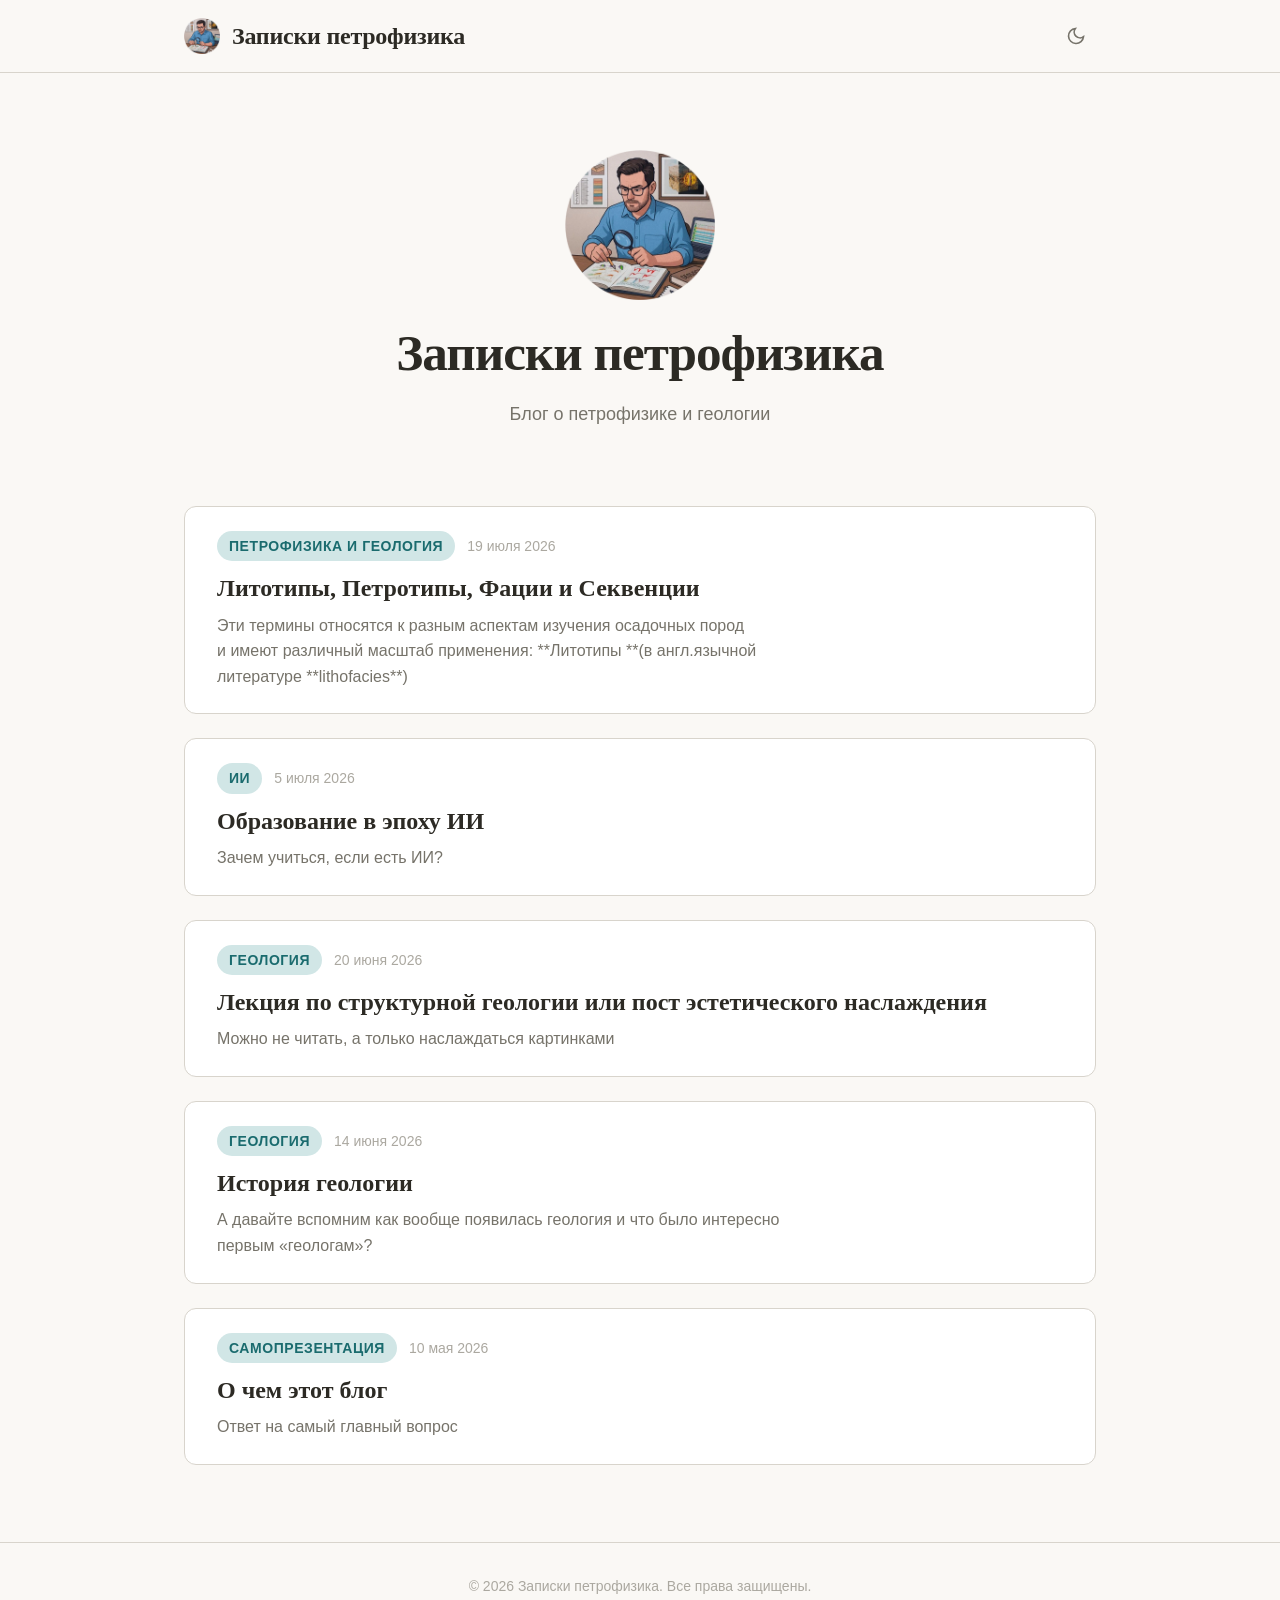
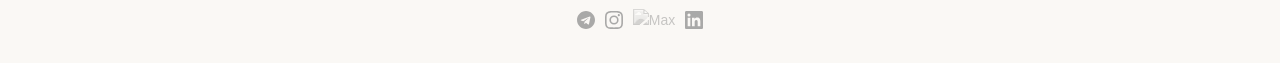
==== commit eddc80a0: "Update index.html" ====
--- a/index.html
+++ b/index.html
@@ -94,28 +94,26 @@
   <footer class="site-footer">
     <div class="footer-inner">
       <p>&copy; 2026 Записки петрофизика. Все права защищены.</p>
-     <div style="display:flex; gap:10px; align-items:center;">
-       <a href="https://t.me/petro_notes/" target="_blank" rel="noopener noreferrer" title="Telegram" style="color:#888; display:flex; opacity:0.7; transition:opacity 0.2s;" onmouseover="this.style.opacity='1'" onmouseout="this.style.opacity='0.7'">
-         <svg width="18" height="18" viewBox="0 0 24 24" fill="currentColor">
-           <path d="M12 0C5.373 0 0 5.373 0 12s5.373 12 12 12 12-5.373 12-12S18.627 0 12 0zm5.894 8.221-1.97 9.28c-.145.658-.537.818-1.084.508l-3-2.21-1.447 1.394c-.16.16-.295.295-.605.295l.213-3.053 5.56-5.023c.242-.213-.054-.333-.373-.12L8.32 13.617l-2.96-.924c-.643-.204-.657-.643.136-.953l11.57-4.461c.537-.194 1.006.131.828.942z"/>
-         </svg>
-       </a>
-       <a href="https://www.instagram.com/petro_notes?igsh=MWZzaDN2NDY3bWJueg==" target="_blank" rel="noopener noreferrer" title="Instagram" style="color:#888; display:flex; opacity:0.7; transition:opacity 0.2s;" onmouseover="this.style.opacity='1'" onmouseout="this.style.opacity='0.7'">
-         <svg width="18" height="18" viewBox="0 0 24 24" fill="currentColor">
-           <path d="M12 2.163c3.204 0 3.584.012 4.85.07 3.252.148 4.771 1.691 4.919 4.919.058 1.265.069 1.645.069 4.849 0 3.205-.012 3.584-.069 4.849-.149 3.225-1.664 4.771-4.919 4.919-1.266.058-1.644.07-4.85.07-3.204 0-3.584-.012-4.849-.07-3.26-.149-4.771-1.699-4.919-4.92-.058-1.265-.07-1.644-.07-4.849 0-3.204.013-3.583.07-4.849.149-3.227 1.664-4.771 4.919-4.919 1.266-.057 1.645-.069 4.849-.069zM12 0C8.741 0 8.333.014 7.053.072 2.695.272.273 2.69.073 7.052.014 8.333 0 8.741 0 12c0 3.259.014 3.668.072 4.948.2 4.358 2.618 6.78 6.98 6.98C8.333 23.986 8.741 24 12 24c3.259 0 3.668-.014 4.948-.072 4.354-.2 6.782-2.618 6.979-6.98.059-1.28.073-1.689.073-4.948 0-3.259-.014-3.667-.072-4.947-.196-4.354-2.617-6.78-6.979-6.98C15.668.014 15.259 0 12 0zm0 5.838a6.162 6.162 0 1 0 0 12.324 6.162 6.162 0 0 0 0-12.324zM12 16a4 4 0 1 1 0-8 4 4 0 0 1 0 8zm6.406-11.845a1.44 1.44 0 1 0 0 2.881 1.44 1.44 0 0 0 0-2.881z"/>
-         </svg>
-       </a>
-       <a href="https://max.ru/join/KPdUy5JVFTpdkRpOAghJ0sg_9vP7pAJN-DK0LjhiB6M" target="_blank" rel="noopener noreferrer" title="Max" style="color:#888; display:flex; opacity:0.7; transition:opacity 0.2s;" onmouseover="this.style.opacity='1'" onmouseout="this.style.opacity='0.7'">
-         <svg width="32" height="18" viewBox="0 0 54 24" fill="currentColor">
-           <text x="0" y="19" font-family="Arial Black, sans-serif" font-size="22" font-weight="900" letter-spacing="-1">MAX</text>
-         </svg>
-       </a>
-       <a href="https://www.linkedin.com/in/avakinshin" target="_blank" rel="noopener noreferrer" title="LinkedIn" style="color:#888; display:flex; opacity:0.7; transition:opacity 0.2s;" onmouseover="this.style.opacity='1'" onmouseout="this.style.opacity='0.7'">
-         <svg width="18" height="18" viewBox="0 0 24 24" fill="currentColor">
-           <path d="M20.447 20.452h-3.554v-5.569c0-1.328-.027-3.037-1.852-3.037-1.853 0-2.136 1.445-2.136 2.939v5.667H9.351V9h3.414v1.561h.046c.477-.9 1.637-1.85 3.37-1.85 3.601 0 4.267 2.37 4.267 5.455v6.286zM5.337 7.433a2.062 2.062 0 0 1-2.063-2.065 2.064 2.064 0 1 1 2.063 2.065zm1.782 13.019H3.555V9h3.564v11.452zM22.225 0H1.771C.792 0 0 .774 0 1.729v20.542C0 23.227.792 24 1.771 24h20.451C23.2 24 24 23.227 24 22.271V1.729C24 .774 23.2 0 22.222 0h.003z"/>
-         </svg>
-       </a>
-     </div>
+          <div style="display:flex; gap:10px; align-items:center;">
+            <a href="https://t.me/petro_notes/" target="_blank" rel="noopener noreferrer" title="Telegram" style="color:#888; display:flex; opacity:0.7; transition:opacity 0.2s;" onmouseover="this.style.opacity='1'" onmouseout="this.style.opacity='0.7'">
+              <svg width="18" height="18" viewBox="0 0 24 24" fill="currentColor">
+                <path d="M12 0C5.373 0 0 5.373 0 12s5.373 12 12 12 12-5.373 12-12S18.627 0 12 0zm5.894 8.221-1.97 9.28c-.145.658-.537.818-1.084.508l-3-2.21-1.447 1.394c-.16.16-.295.295-.605.295l.213-3.053 5.56-5.023c.242-.213-.054-.333-.373-.12L8.32 13.617l-2.96-.924c-.643-.204-.657-.643.136-.953l11.57-4.461c.537-.194 1.006.131.828.942z"/>
+              </svg>
+            </a>
+            <a href="https://www.instagram.com/petro_notes?igsh=MWZzaDN2NDY3bWJueg==" target="_blank" rel="noopener noreferrer" title="Instagram" style="color:#888; display:flex; opacity:0.7; transition:opacity 0.2s;" onmouseover="this.style.opacity='1'" onmouseout="this.style.opacity='0.7'">
+              <svg width="18" height="18" viewBox="0 0 24 24" fill="currentColor">
+                <path d="M12 2.163c3.204 0 3.584.012 4.85.07 3.252.148 4.771 1.691 4.919 4.919.058 1.265.069 1.645.069 4.849 0 3.205-.012 3.584-.069 4.849-.149 3.225-1.664 4.771-4.919 4.919-1.266.058-1.644.07-4.85.07-3.204 0-3.584-.012-4.849-.07-3.26-.149-4.771-1.699-4.919-4.92-.058-1.265-.07-1.644-.07-4.849 0-3.204.013-3.583.07-4.849.149-3.227 1.664-4.771 4.919-4.919 1.266-.057 1.645-.069 4.849-.069zM12 0C8.741 0 8.333.014 7.053.072 2.695.272.273 2.69.073 7.052.014 8.333 0 8.741 0 12c0 3.259.014 3.668.072 4.948.2 4.358 2.618 6.78 6.98 6.98C8.333 23.986 8.741 24 12 24c3.259 0 3.668-.014 4.948-.072 4.354-.2 6.782-2.618 6.979-6.98.059-1.28.073-1.689.073-4.948 0-3.259-.014-3.667-.072-4.947-.196-4.354-2.617-6.78-6.979-6.98C15.668.014 15.259 0 12 0zm0 5.838a6.162 6.162 0 1 0 0 12.324 6.162 6.162 0 0 0 0-12.324zM12 16a4 4 0 1 1 0-8 4 4 0 0 1 0 8zm6.406-11.845a1.44 1.44 0 1 0 0 2.881 1.44 1.44 0 0 0 0-2.881z"/>
+              </svg>
+            </a>
+            <a href="https://max.ru/join/KPdUy5JVFTpdkRpOAghJ0sg_9vP7pAJN-DK0LjhiB6M" target="_blank" rel="noopener noreferrer" title="Max" style="display:flex; opacity:0.7; transition:opacity 0.2s;" onmouseover="this.style.opacity='1'" onmouseout="this.style.opacity='0.7'">
+              <img src="https://raw.githubusercontent.com/petronotes/petronotes/main/content/images/Max_logo_black.svg" height="18" alt="Max" style="filter: grayscale(1) opacity(0.55);">
+            </a>
+            <a href="https://www.linkedin.com/in/avakinshin" target="_blank" rel="noopener noreferrer" title="LinkedIn" style="color:#888; display:flex; opacity:0.7; transition:opacity 0.2s;" onmouseover="this.style.opacity='1'" onmouseout="this.style.opacity='0.7'">
+              <svg width="18" height="18" viewBox="0 0 24 24" fill="currentColor">
+                <path d="M20.447 20.452h-3.554v-5.569c0-1.328-.027-3.037-1.852-3.037-1.853 0-2.136 1.445-2.136 2.939v5.667H9.351V9h3.414v1.561h.046c.477-.9 1.637-1.85 3.37-1.85 3.601 0 4.267 2.37 4.267 5.455v6.286zM5.337 7.433a2.062 2.062 0 0 1-2.063-2.065 2.064 2.064 0 1 1 2.063 2.065zm1.782 13.019H3.555V9h3.564v11.452zM22.225 0H1.771C.792 0 0 .774 0 1.729v20.542C0 23.227.792 24 1.771 24h20.451C23.2 24 24 23.227 24 22.271V1.729C24 .774 23.2 0 22.222 0h.003z"/>
+              </svg>
+            </a>
+          </div>
     </div>
   </footer>
 
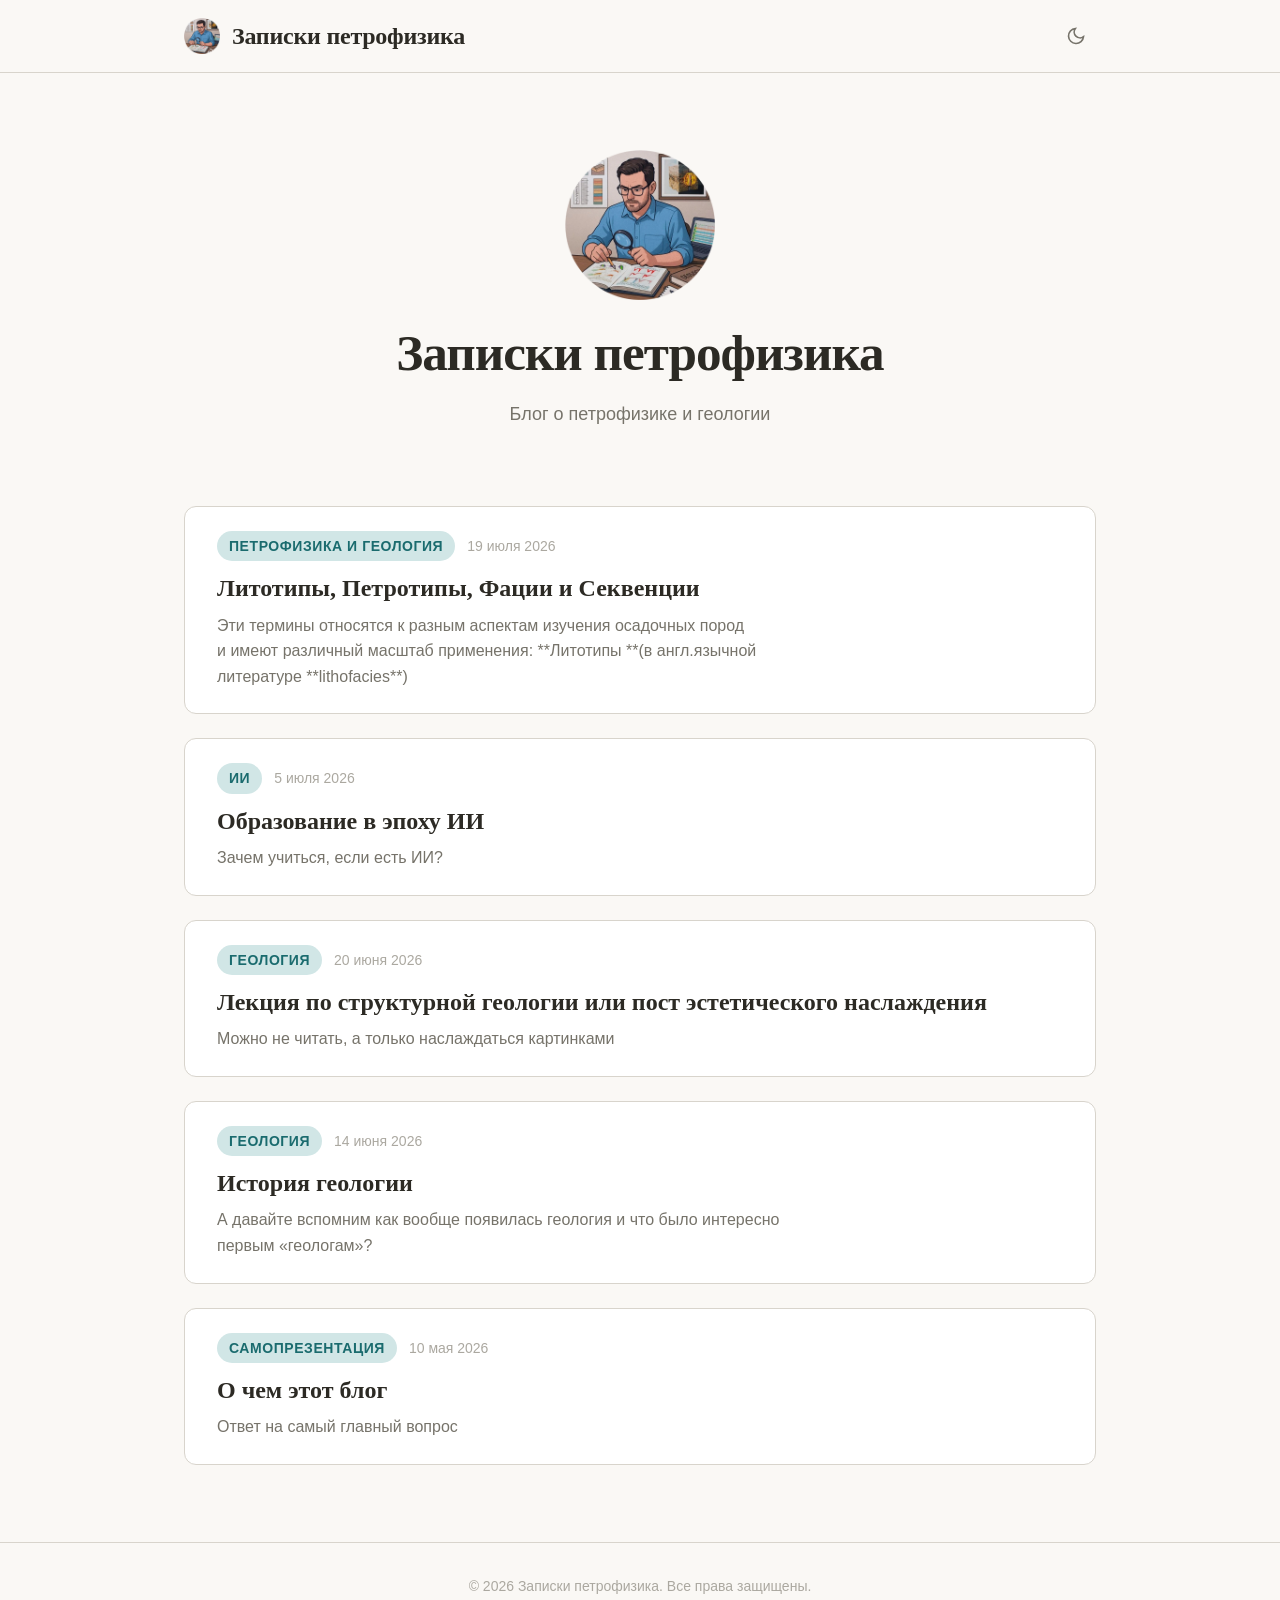
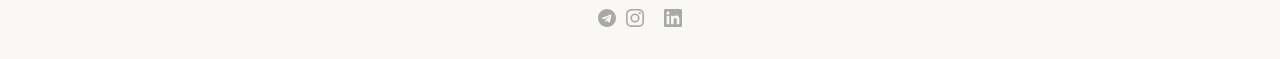
==== commit 1db344c4: "Update index.html" ====
--- a/index.html
+++ b/index.html
@@ -106,7 +106,7 @@
               </svg>
             </a>
             <a href="https://max.ru/join/KPdUy5JVFTpdkRpOAghJ0sg_9vP7pAJN-DK0LjhiB6M" target="_blank" rel="noopener noreferrer" title="Max" style="display:flex; opacity:0.7; transition:opacity 0.2s;" onmouseover="this.style.opacity='1'" onmouseout="this.style.opacity='0.7'">
-              <img src="https://raw.githubusercontent.com/petronotes/petronotes/main/content/images/Max_logo_black.svg" height="18" alt="Max" style="filter: grayscale(1) opacity(0.55);">
+              <img src="./content/images/Max_logo_black.svg" height="18" alt="Max" style="filter: grayscale(1) opacity(0.55);">
             </a>
             <a href="https://www.linkedin.com/in/avakinshin" target="_blank" rel="noopener noreferrer" title="LinkedIn" style="color:#888; display:flex; opacity:0.7; transition:opacity 0.2s;" onmouseover="this.style.opacity='1'" onmouseout="this.style.opacity='0.7'">
               <svg width="18" height="18" viewBox="0 0 24 24" fill="currentColor">
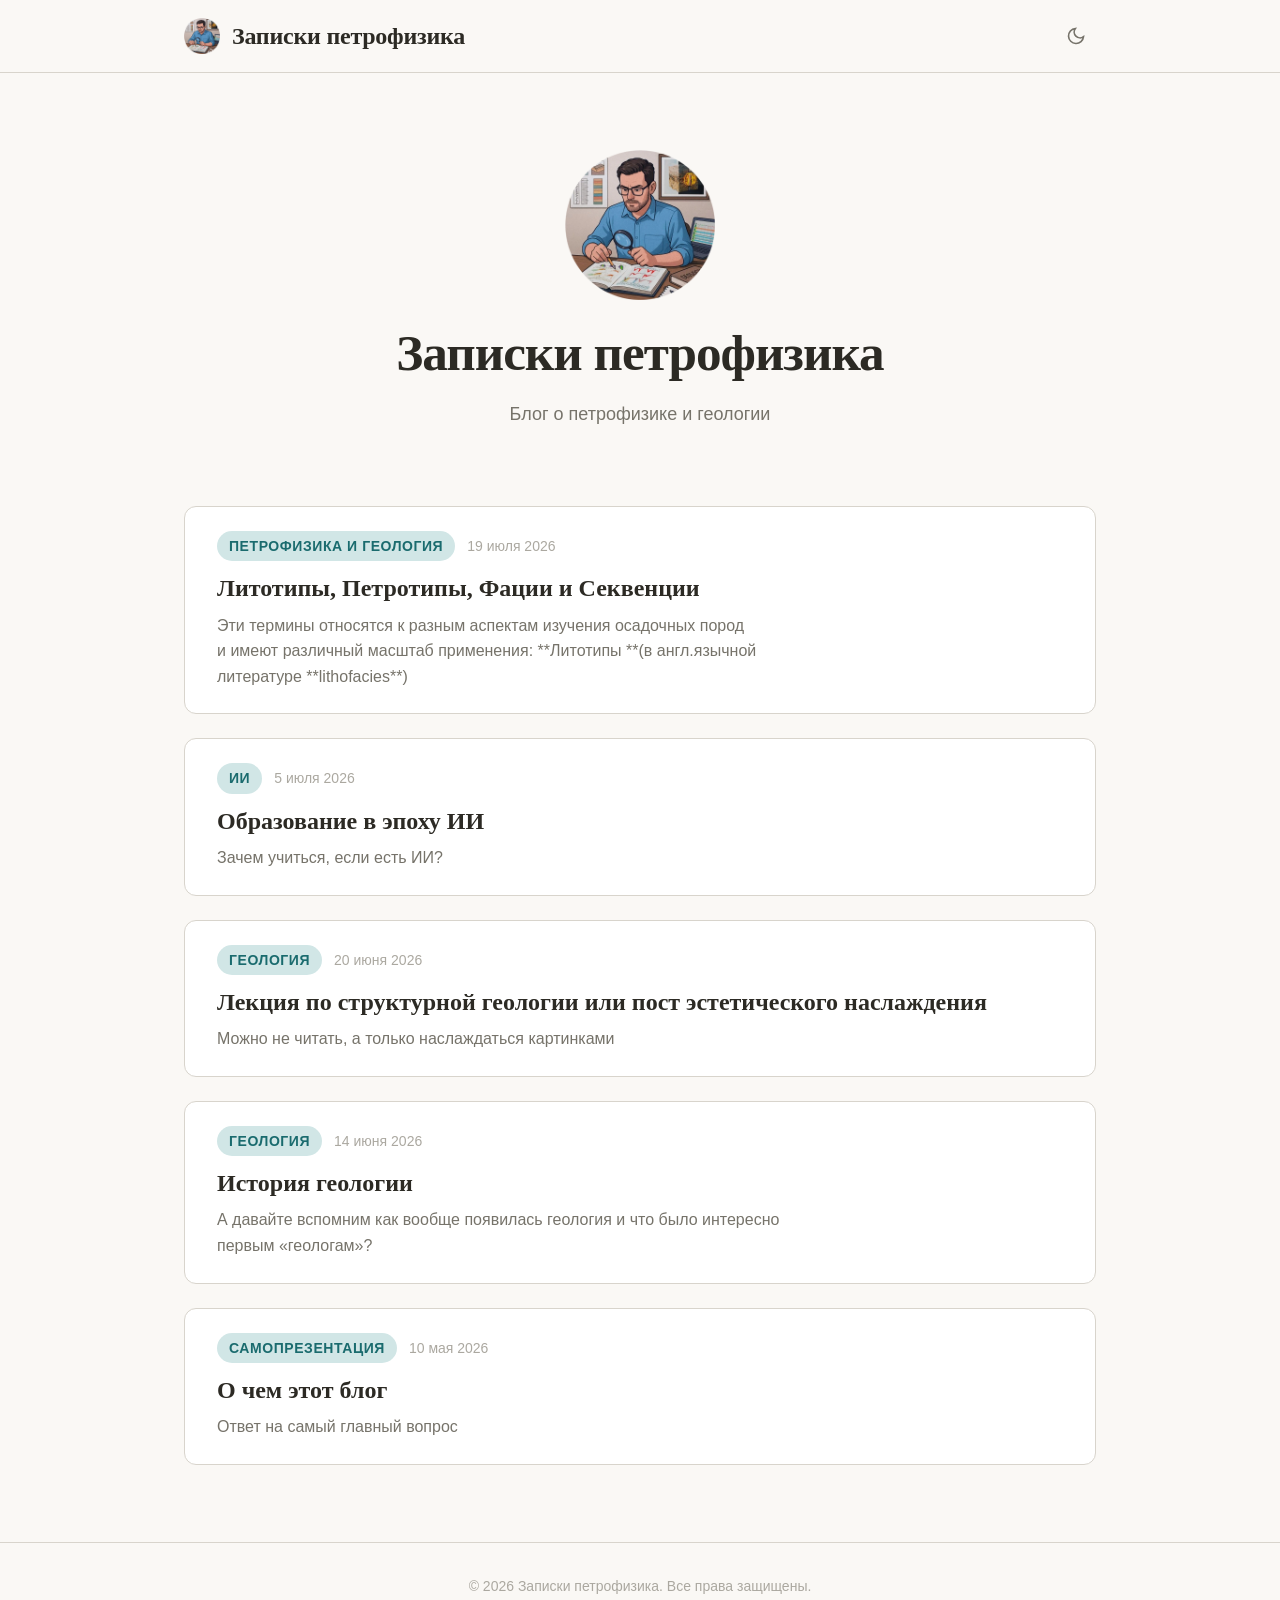
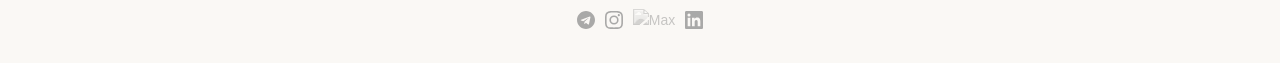
==== commit 70117882: "Update index.html" ====
--- a/index.html
+++ b/index.html
@@ -106,7 +106,7 @@
               </svg>
             </a>
             <a href="https://max.ru/join/KPdUy5JVFTpdkRpOAghJ0sg_9vP7pAJN-DK0LjhiB6M" target="_blank" rel="noopener noreferrer" title="Max" style="display:flex; opacity:0.7; transition:opacity 0.2s;" onmouseover="this.style.opacity='1'" onmouseout="this.style.opacity='0.7'">
-              <img src="./content/images/Max_logo_black.svg" height="18" alt="Max" style="filter: grayscale(1) opacity(0.55);">
+              <img src="https://github.com/petronotes/petronotes/blob/main/content/images/Max_logo_black.svg" height="18" alt="Max" style="filter: grayscale(1) opacity(0.55);">
             </a>
             <a href="https://www.linkedin.com/in/avakinshin" target="_blank" rel="noopener noreferrer" title="LinkedIn" style="color:#888; display:flex; opacity:0.7; transition:opacity 0.2s;" onmouseover="this.style.opacity='1'" onmouseout="this.style.opacity='0.7'">
               <svg width="18" height="18" viewBox="0 0 24 24" fill="currentColor">
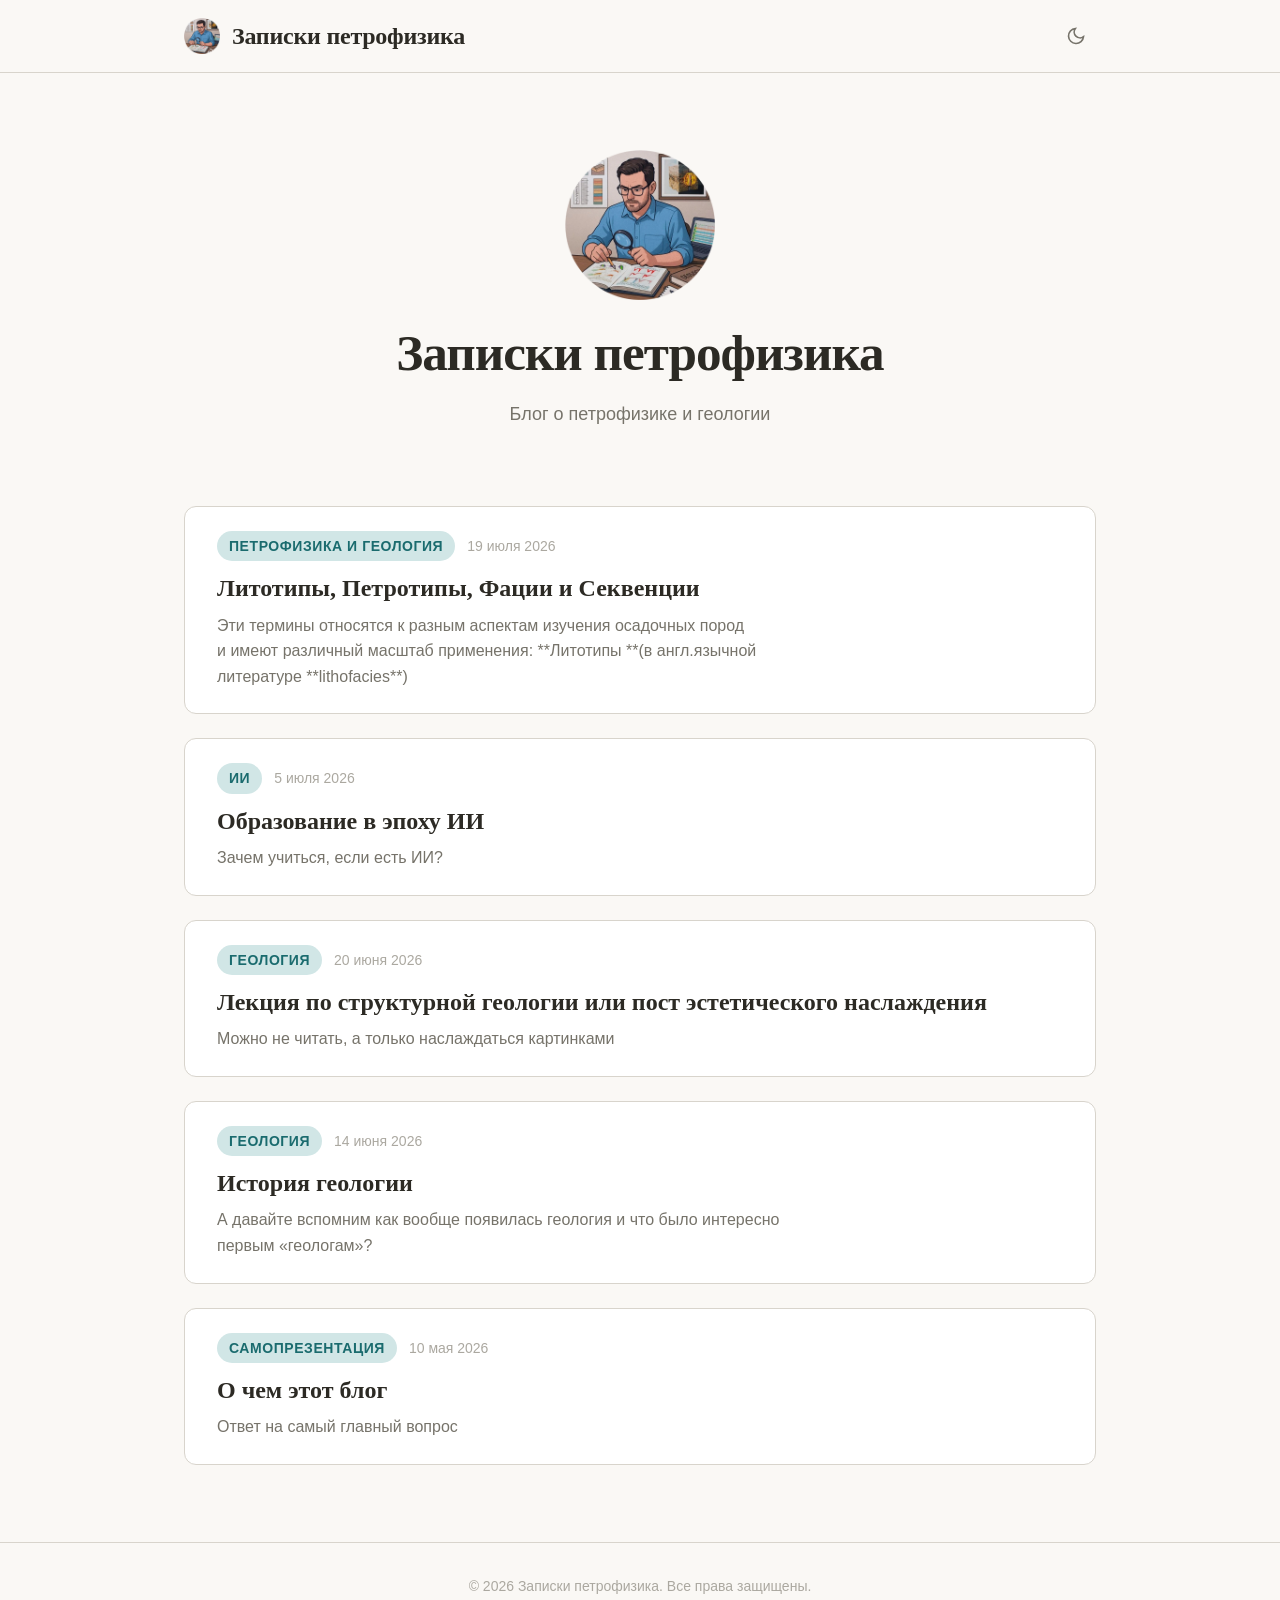
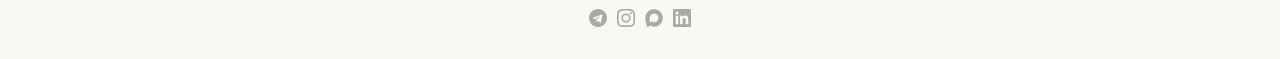
==== commit 9ba92432: "Update index.html" ====
--- a/index.html
+++ b/index.html
@@ -106,7 +106,9 @@
               </svg>
             </a>
             <a href="https://max.ru/join/KPdUy5JVFTpdkRpOAghJ0sg_9vP7pAJN-DK0LjhiB6M" target="_blank" rel="noopener noreferrer" title="Max" style="display:flex; opacity:0.7; transition:opacity 0.2s;" onmouseover="this.style.opacity='1'" onmouseout="this.style.opacity='0.7'">
-              <img src="https://github.com/petronotes/petronotes/blob/main/content/images/Max_logo_black.svg" height="18" alt="Max" style="filter: grayscale(1) opacity(0.55);">
+              <svg width="18" height="18" viewBox="0 0 720 720" fill="#888">
+                <path d="M350.4,9.6C141.8,20.5,4.1,184.1,12.8,390.4c3.8,90.3,40.1,168,48.7,253.7,2.2,22.2-4.2,49.6,21.4,59.3,31.5,11.9,79.8-8.1,106.2-26.4,9-6.1,17.6-13.2,24.2-22,27.3,18.1,53.2,35.6,85.7,43.4,143.1,34.3,299.9-44.2,369.6-170.3C799.6,291.2,622.5-4.6,350.4,9.6h0ZM269.4,504c-11.3,8.8-22.2,20.8-34.7,27.7-18.1,9.7-23.7-.4-30.5-16.4-21.4-50.9-24-137.6-11.5-190.9,16.8-72.5,72.9-136.3,150-143.1,78-6.9,150.4,32.7,183.1,104.2,72.4,159.1-112.9,316.2-256.4,218.6h0Z"/>
+              </svg>
             </a>
             <a href="https://www.linkedin.com/in/avakinshin" target="_blank" rel="noopener noreferrer" title="LinkedIn" style="color:#888; display:flex; opacity:0.7; transition:opacity 0.2s;" onmouseover="this.style.opacity='1'" onmouseout="this.style.opacity='0.7'">
               <svg width="18" height="18" viewBox="0 0 24 24" fill="currentColor">
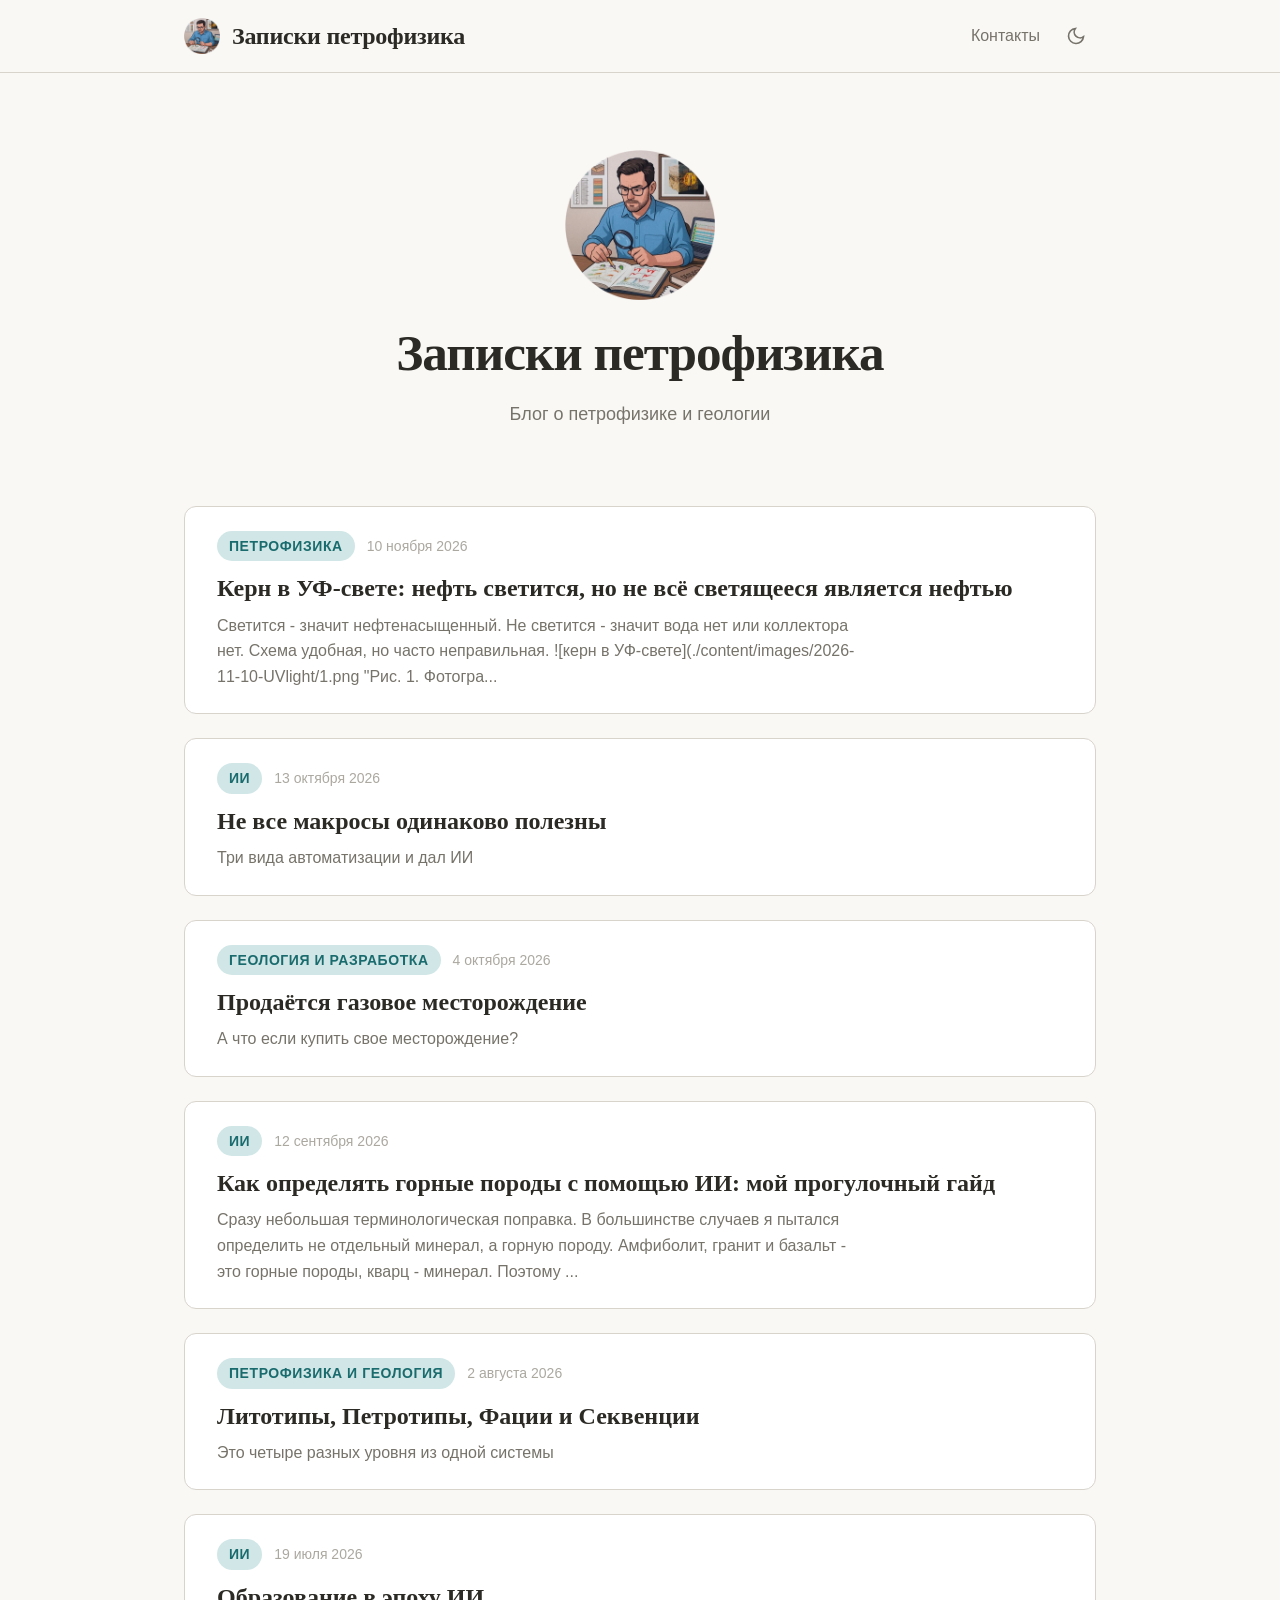
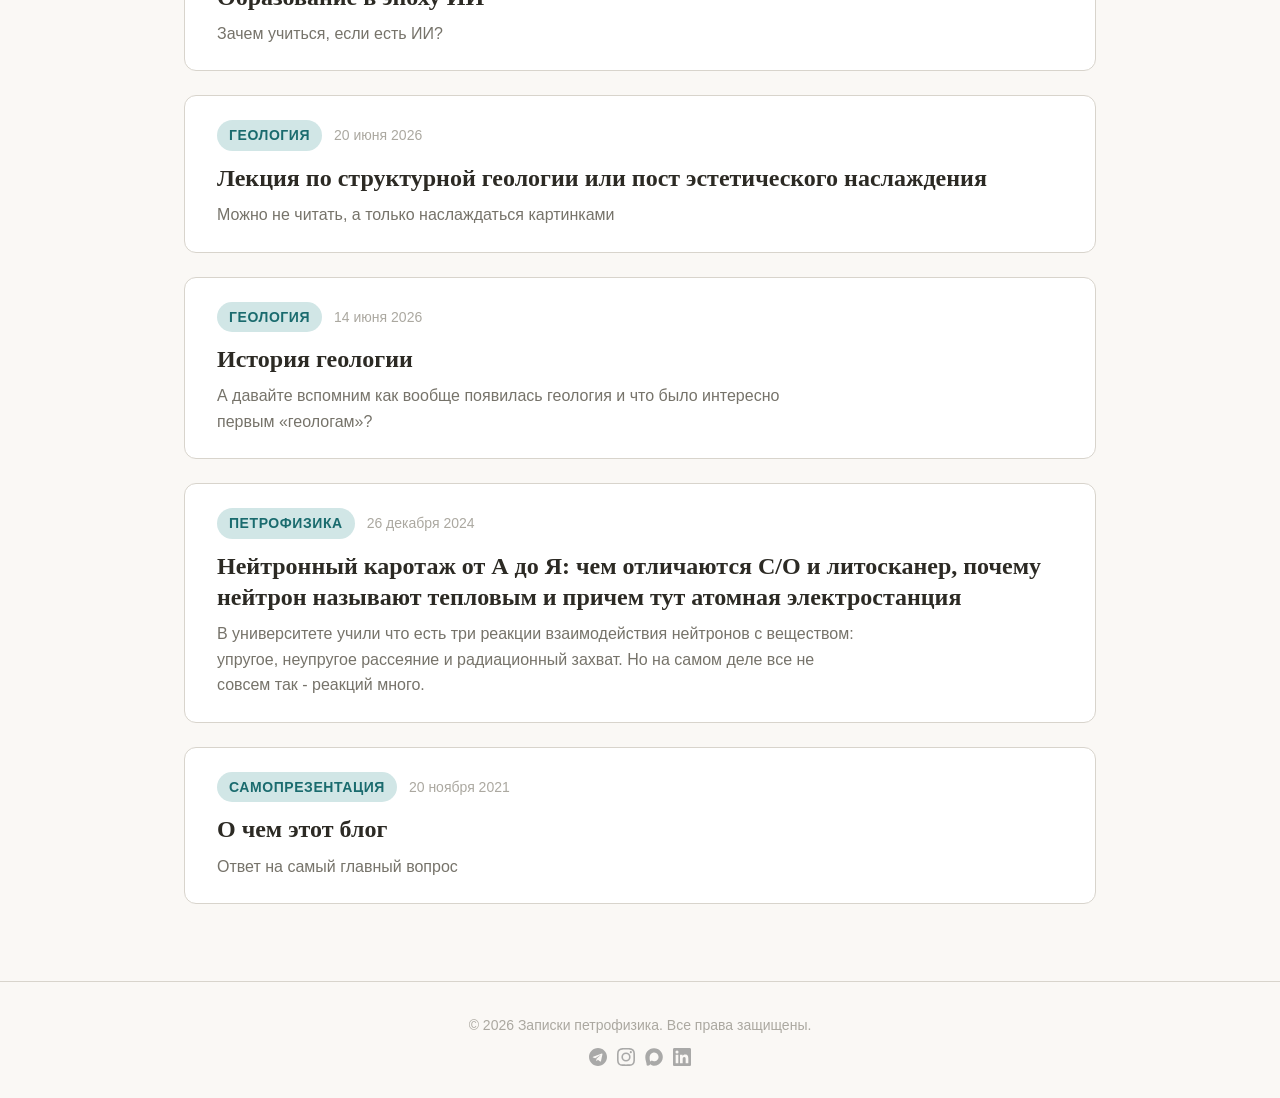
==== commit 3fcc2352: "Update index.html" ====
--- a/index.html
+++ b/index.html
@@ -54,6 +54,7 @@
         <span class="site-logo-text">Записки петрофизика</span>
       </a>
       <nav class="header-nav">
+        <a href="./article.html?slug=about">Контакты</a>
         <button class="theme-toggle" data-theme-toggle aria-label="Переключить тему">
           <svg width="20" height="20" viewBox="0 0 24 24" fill="none" stroke="currentColor" stroke-width="2"><path d="M21 12.79A9 9 0 1 1 11.21 3 7 7 0 0 0 21 12.79z"/></svg>
         </button>
--- a/style.css
+++ b/style.css
@@ -748,6 +748,11 @@
   color: var(--color-primary);
 }
 
+#btnToggleSync[data-active="false"] {
+    color: var(--color-text-faint);
+    opacity: 0.5;
+}
+
 .toolbar-separator {
   width: 1px;
   height: 24px;
@@ -758,21 +763,19 @@
 
 /* Textarea */
 .editor-textarea-wrap {
-  flex: 1;
-  overflow-y: auto;
-  padding: var(--space-4) var(--space-5);
+    flex: 1;
+    overflow: hidden;
+    padding: 0;
 }
 
 .editor-textarea {
-  width: 100%;
-  min-height: 100%;
-  border: none;
-  background: transparent;
-  resize: none;
-  font-family: var(--font-mono);
-  font-size: var(--text-sm);
-  line-height: 1.7;
-  color: var(--color-text);
+    width: 100%;
+    height: 100%;
+    padding: var(--space-4) var(--space-5);
+    border: none;
+    background: transparent;
+    resize: none;
+    overflow-y: auto;
 }
 
 .editor-textarea:focus {
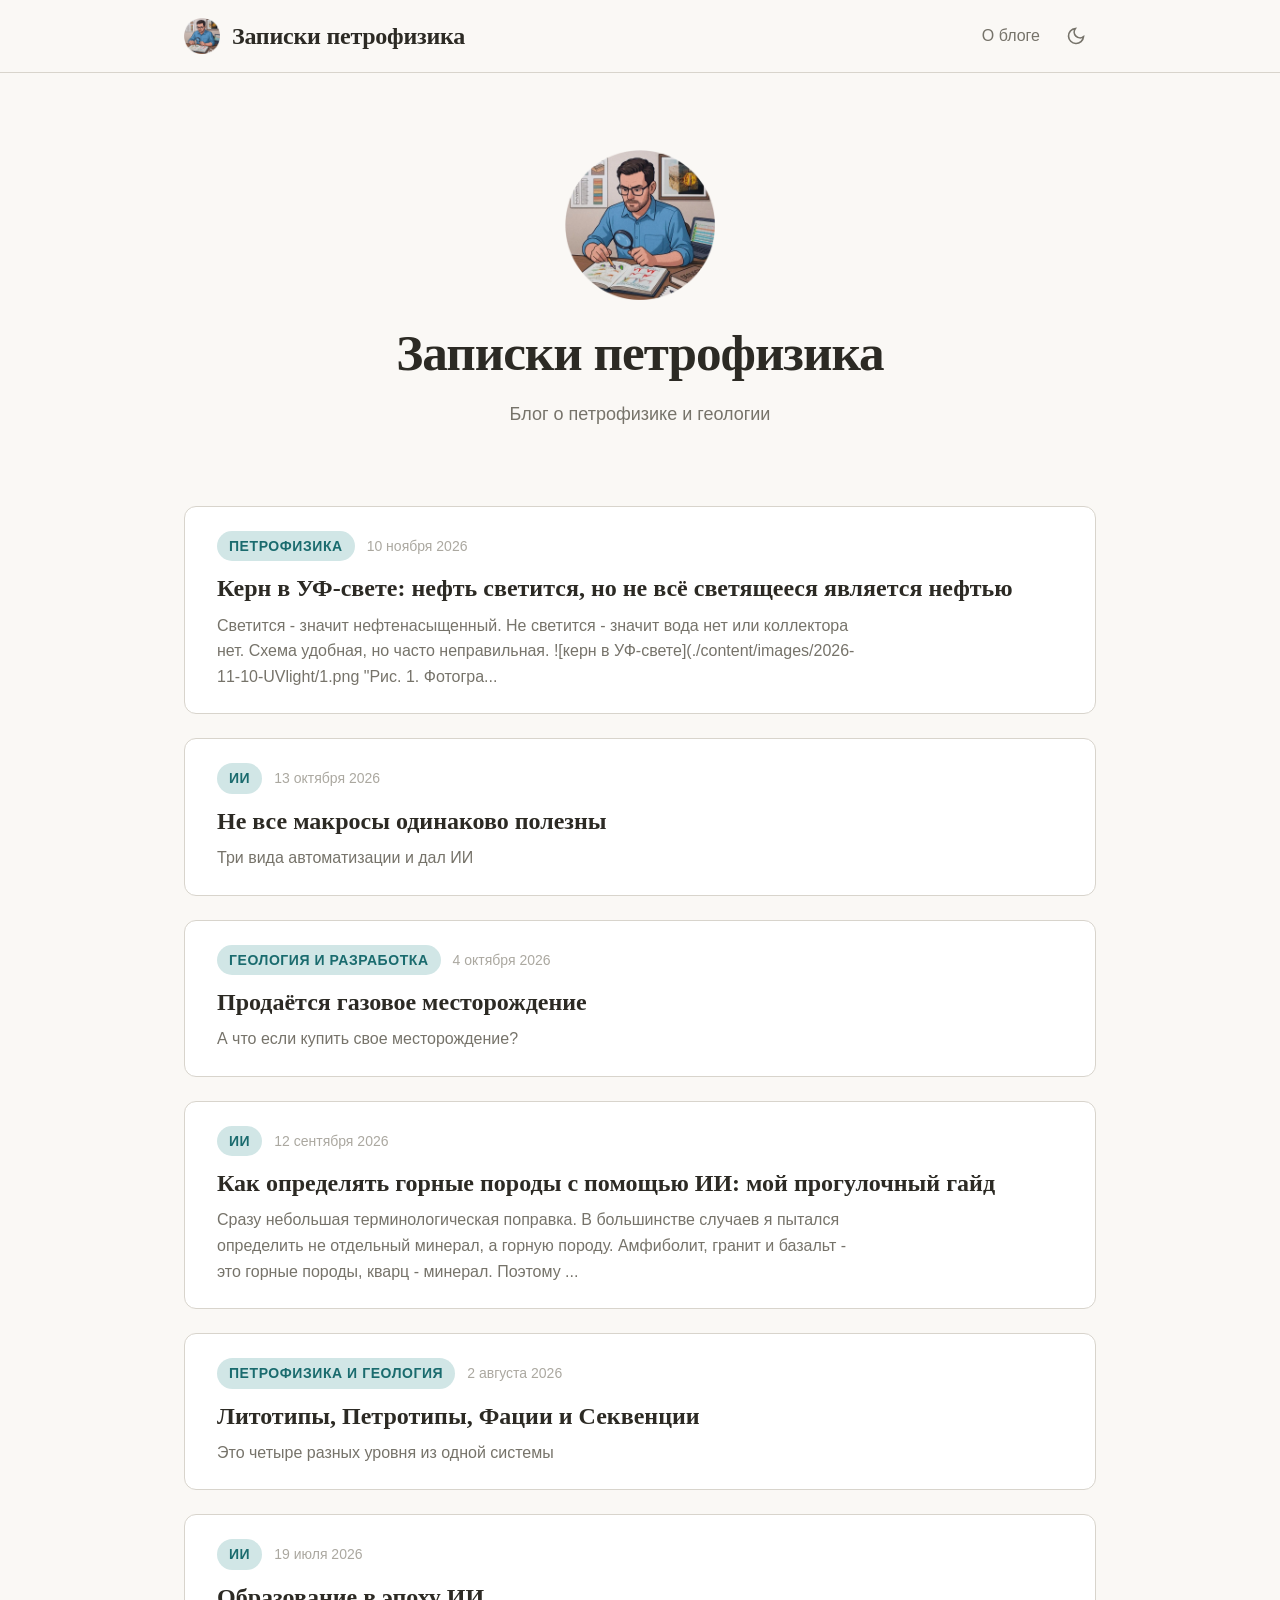
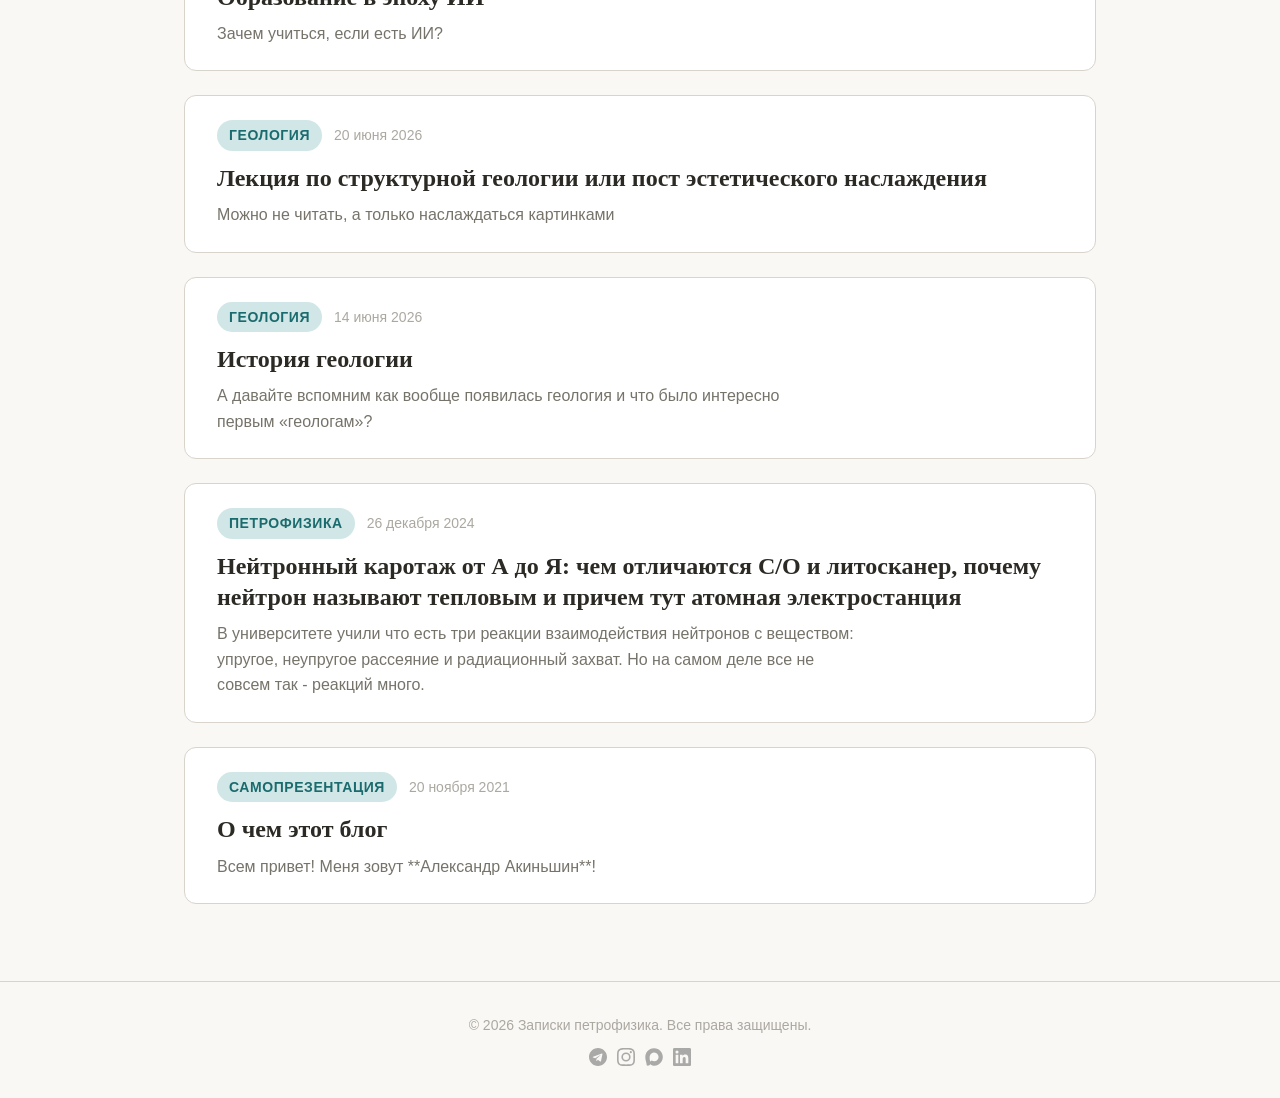
==== commit 70d44edd: "Update index.html" ====
--- a/index.html
+++ b/index.html
@@ -54,7 +54,7 @@
         <span class="site-logo-text">Записки петрофизика</span>
       </a>
       <nav class="header-nav">
-        <a href="./article.html?slug=about">Контакты</a>
+        <a href="./article.html?slug=about">О блоге</a>
         <button class="theme-toggle" data-theme-toggle aria-label="Переключить тему">
           <svg width="20" height="20" viewBox="0 0 24 24" fill="none" stroke="currentColor" stroke-width="2"><path d="M21 12.79A9 9 0 1 1 11.21 3 7 7 0 0 0 21 12.79z"/></svg>
         </button>
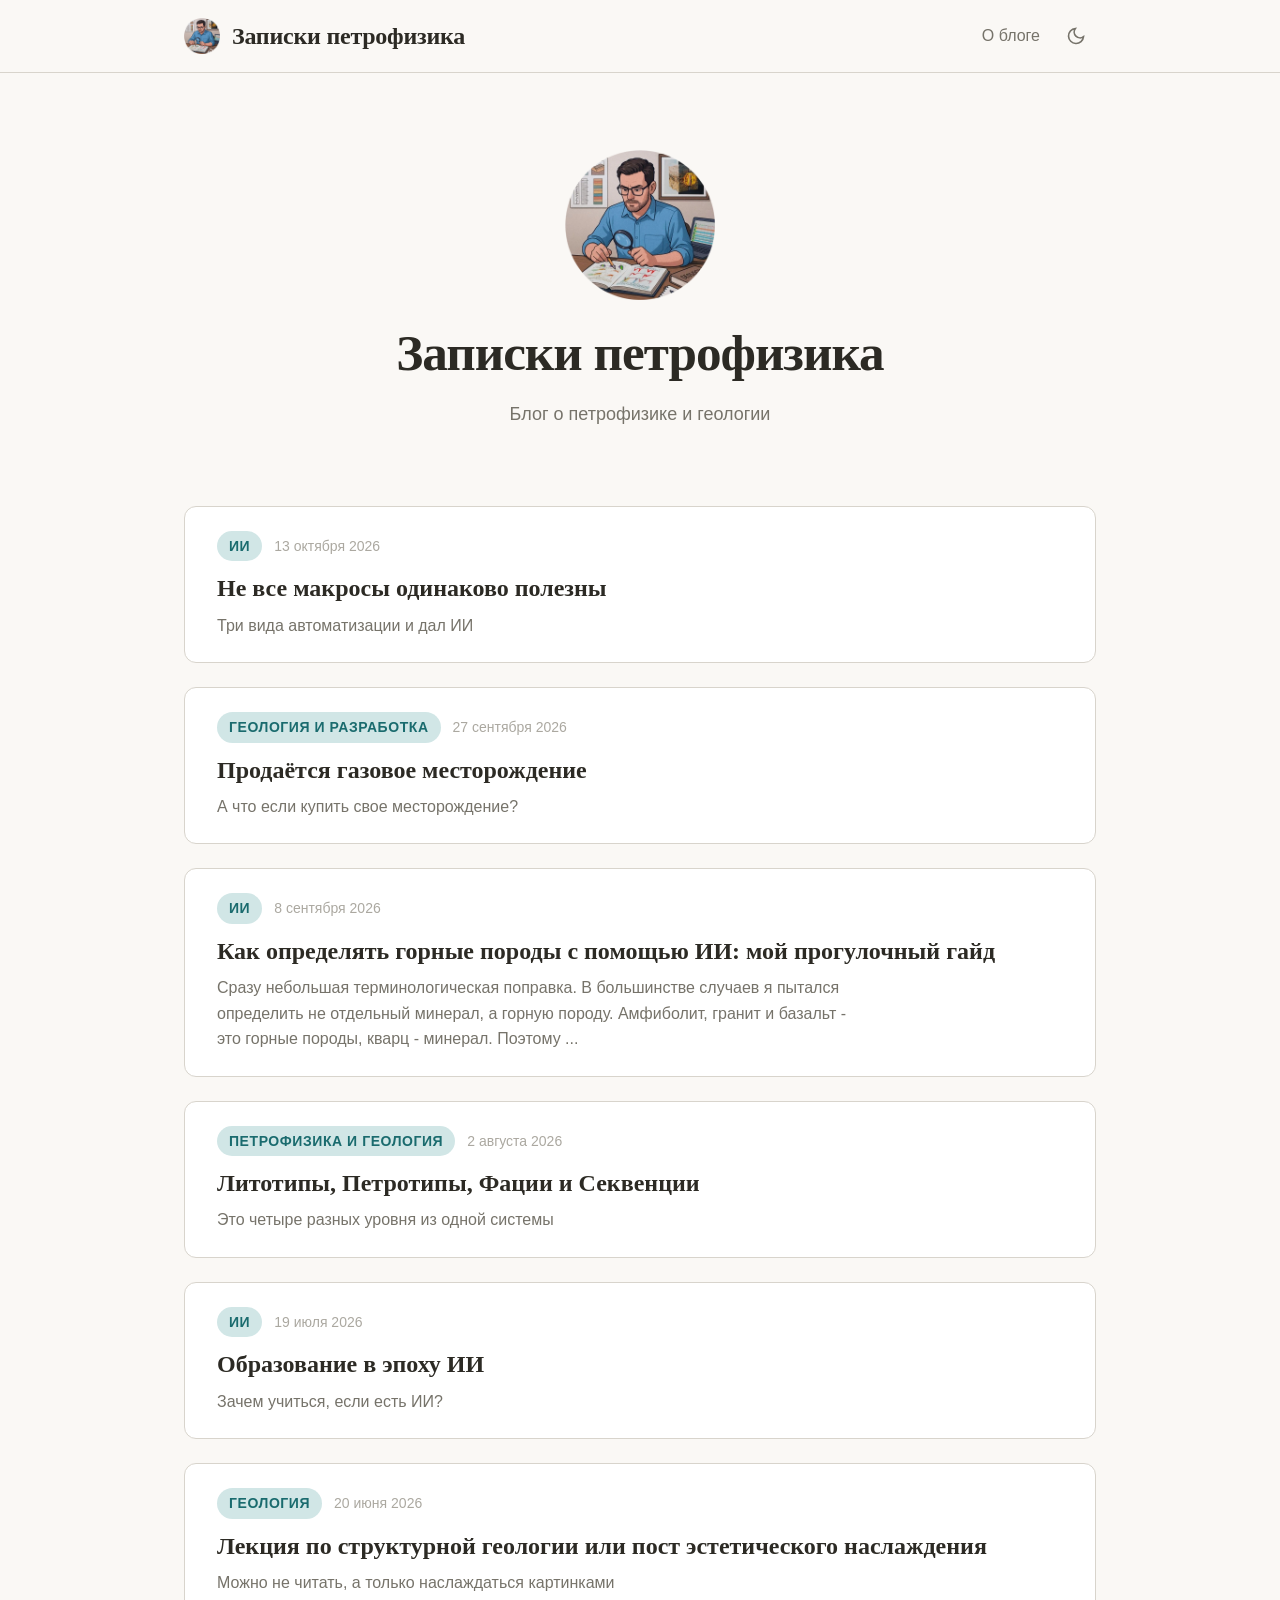
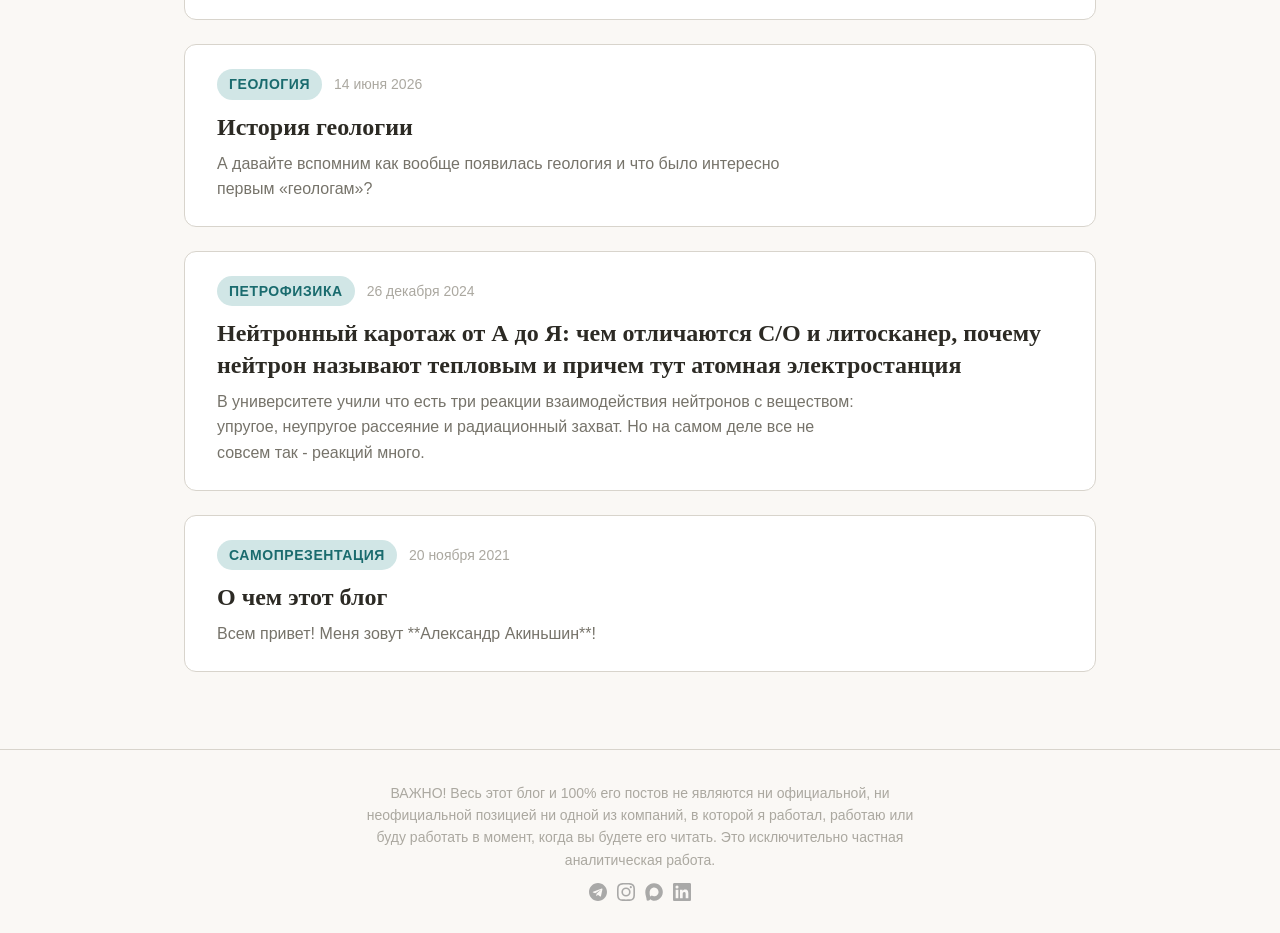
==== commit d770aceb: "Update index.html" ====
--- a/index.html
+++ b/index.html
@@ -1,11 +1,6 @@
 <!DOCTYPE html>
 <html lang="ru">
 <head>
-
-<meta name="generator" content="Perplexity Computer">
-<meta name="author" content="Perplexity Computer">
-<meta property="og:see_also" content="https://www.perplexity.ai/computer">
-<link rel="author" href="https://www.perplexity.ai/computer">
 
 <meta charset="UTF-8">
 <meta name="viewport" content="width=device-width, initial-scale=1.0">
@@ -94,7 +89,7 @@
   <!-- FOOTER -->
   <footer class="site-footer">
     <div class="footer-inner">
-      <p>&copy; 2026 Записки петрофизика. Все права защищены.</p>
+      <p>ВАЖНО! Весь этот блог и 100% его постов не являются ни официальной, ни неофициальной позицией ни одной из компаний, в которой я работал, работаю или буду работать в момент, когда вы будете его читать. Это исключительно частная аналитическая работа.</p>
           <div style="display:flex; gap:10px; align-items:center;">
             <a href="https://t.me/petro_notes/" target="_blank" rel="noopener noreferrer" title="Telegram" style="color:#888; display:flex; opacity:0.7; transition:opacity 0.2s;" onmouseover="this.style.opacity='1'" onmouseout="this.style.opacity='0.7'">
               <svg width="18" height="18" viewBox="0 0 24 24" fill="currentColor">
--- a/style.css
+++ b/style.css
@@ -105,6 +105,20 @@
   text-align: center;
 }
 
+.hero-links {
+  display: flex;
+  flex-wrap: wrap;
+  justify-content: center;
+  gap: 14px;
+  margin-top: 12px;
+}
+
+.hero-links a:not(:last-child)::after {
+  content: "|";
+  margin-left: 14px;
+  color: #999;
+}
+
 .hero-logo {
   display: flex;
   justify-content: center;
